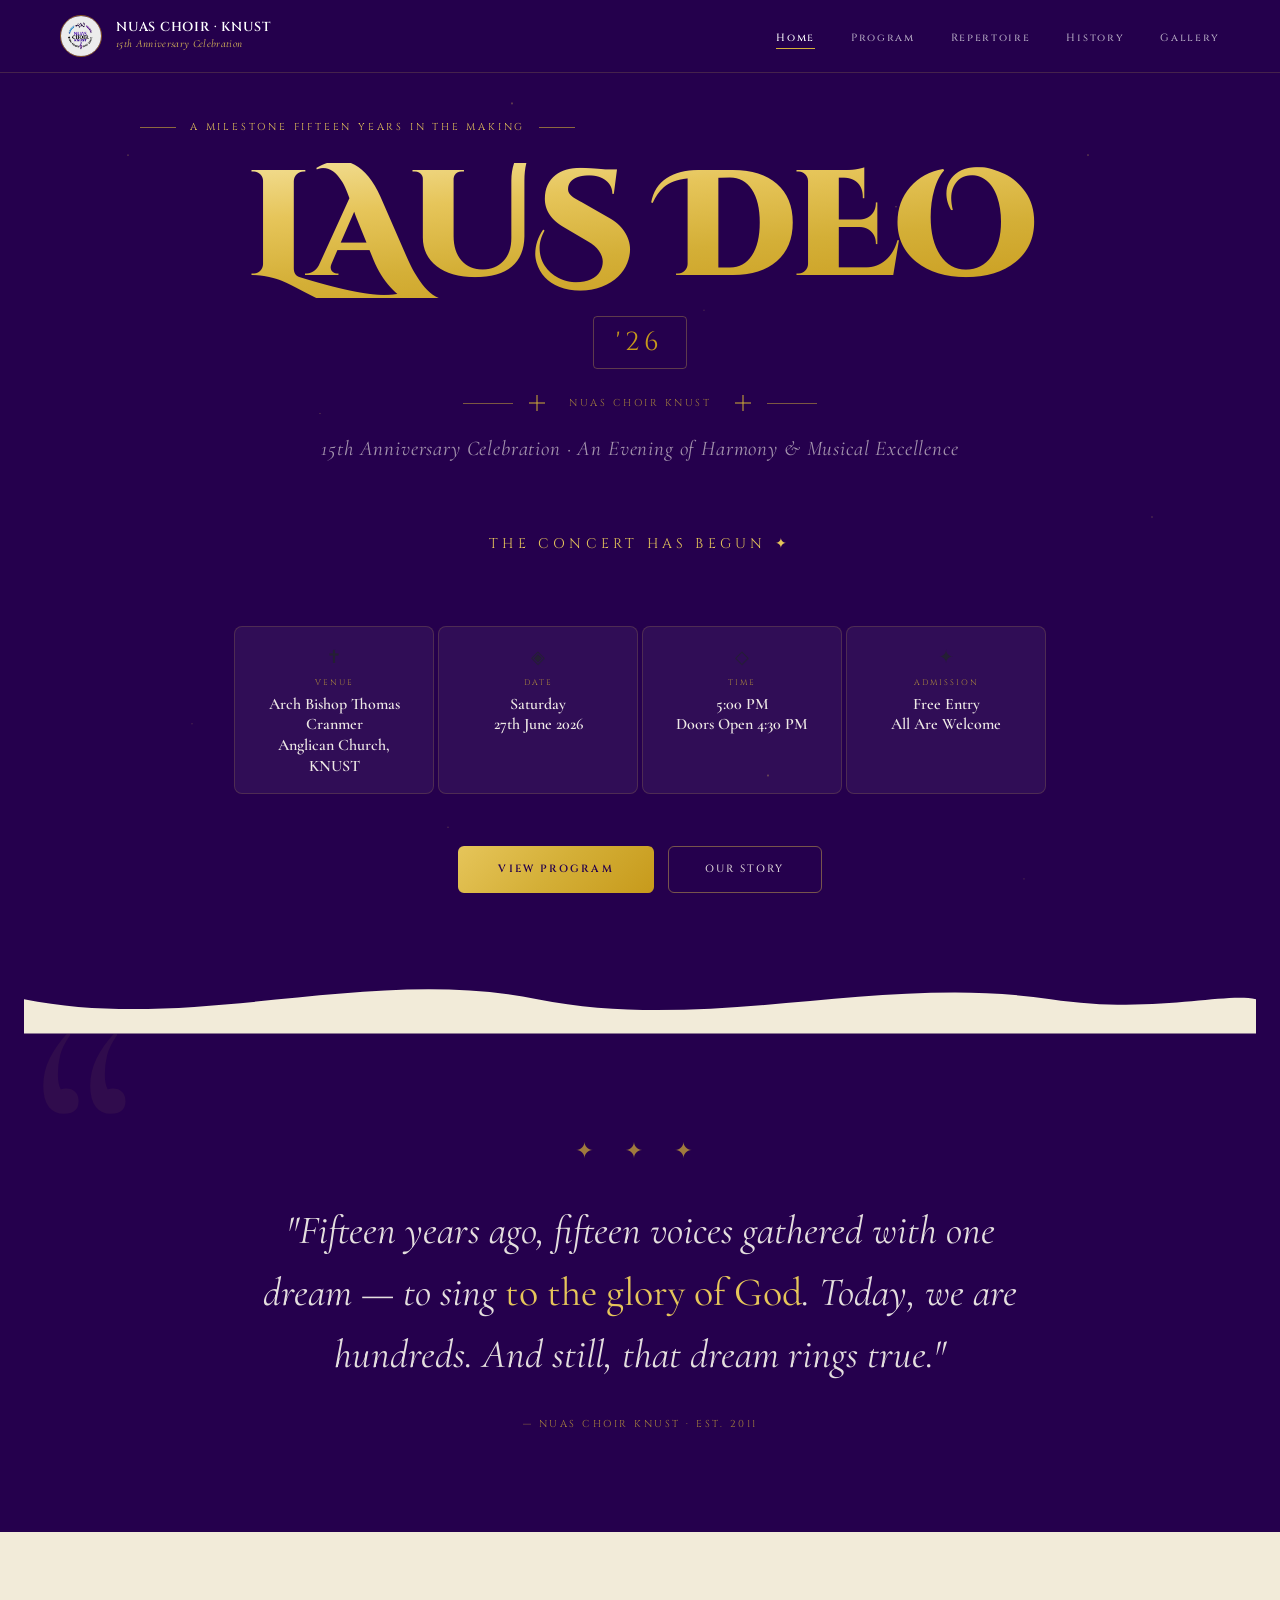
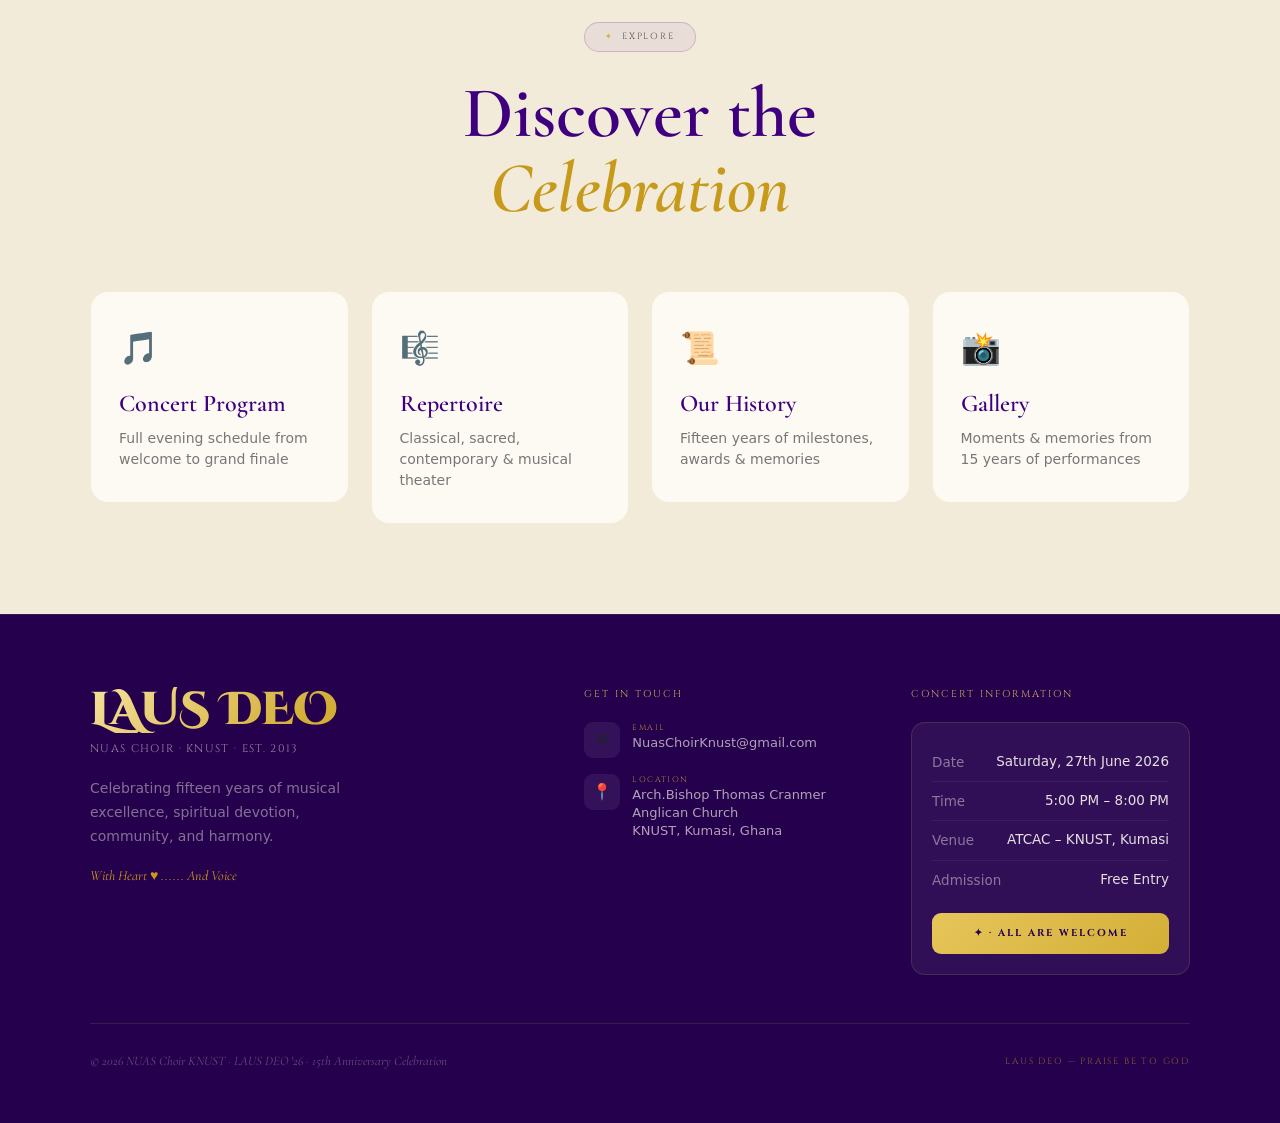
==== index.html @ 6a621f14 "Add files via upload" ====
<!DOCTYPE html>
<html lang="en">
<head>
<meta charset="UTF-8">
<meta name="viewport" content="width=device-width, initial-scale=1.0, maximum-scale=5.0">
<title>LAUS DEO '26 — NUAS Choir KNUST · 15th Anniversary</title>
<link rel="icon" href="NuasChoirLogo.png">
<link rel="stylesheet" href="lausdeo.css">
<link rel="preconnect" href="https://fonts.googleapis.com">
<link rel="preconnect" href="https://fonts.gstatic.com" crossorigin>
<link href="https://fonts.googleapis.com/css2?family=Cinzel+Decorative:wght@400;700;900&family=Cinzel:wght@400;500;600;700;900&family=Cormorant+Garamond:ital,wght@0,300;0,400;0,500;0,600;0,700;1,300;1,400;1,500;1,600&family=EB+Garamond:ital,wght@0,400;0,500;0,600;1,400;1,500&display=swap" rel="stylesheet">
<link href="https://cdn.jsdelivr.net/npm/bootstrap@5.3.8/dist/css/bootstrap.min.css" rel="stylesheet">
</head>
<body>

<nav id="nav">
  <a href="index.html" class="nav-brand">
    <img src="NuasChoirLogo.png" alt="NUAS Choir Logo" class="nav-logo rounded-circle" style="border:1.8px solid rgba(239,175,0,0.5)">
    <div class="nav-brand-text">
      <div class="nav-brand-name">NUAS CHOIR · KNUST</div>
      <div class="nav-brand-sub">15th Anniversary Celebration</div>
    </div>
  </a>
  <button id="nav-toggle" aria-label="Open menu" aria-expanded="false">
    <span></span><span></span><span></span>
  </button>
  <ul class="nav-links" id="nav-menu">
    <li><a href="index.html">Home</a></li>
    <li><a href="program.html">Program</a></li>
    <li><a href="repertoire.html">Repertoire</a></li>
    <li><a href="history.html">History</a></li>
    <li><a href="gallery.html">Gallery</a></li>
  </ul>
</nav>

<section id="hero">
  <div class="hero-stars"></div>
  <div style="position:relative;text-align:center;width:100%;max-width:1000px">
    <div class="hero-kicker">
      <span class="hero-kicker-line"></span>
      A MILESTONE FIFTEEN YEARS IN THE MAKING
      <span class="hero-kicker-line"></span>
    </div>

    <div class="hero-concert-name">LAUS DEO</div>
    <div class="hero-year-tag">'26</div>

    <div class="hero-title-divider">
      <div class="hdiv-line"></div>
      <div class="hdiv-cross"></div>
      <div style="font-family:'Cinzel',serif;font-size:10px;letter-spacing:.25em;color:var(--gold);opacity:.7;padding:0 8px">NUAS CHOIR KNUST</div>
      <div class="hdiv-cross"></div>
      <div class="hdiv-line"></div>
    </div>

    <p class="hero-sub">15th Anniversary Celebration · An Evening of Harmony &amp; Musical Excellence</p>

    <div id="countdown" style="margin-bottom:52px"></div>

    <div class="hero-details">
      <div class="hero-detail-card">
        <div class="hdc-icon">✝</div>
        <div class="hdc-label">VENUE</div>
        <div class="hdc-val">Arch Bishop Thomas Cranmer<br>Anglican Church, KNUST</div>
      </div>
      <div class="hero-detail-card">
        <div class="hdc-icon">◈</div>
        <div class="hdc-label">DATE</div>
        <div class="hdc-val">Saturday<br>27th June 2026</div>
      </div>
      <div class="hero-detail-card">
        <div class="hdc-icon">◇</div>
        <div class="hdc-label">TIME</div>
        <div class="hdc-val">5:00 PM<br>Doors Open 4:30 PM</div>
      </div>
      <div class="hero-detail-card">
        <div class="hdc-icon">✦</div>
        <div class="hdc-label">ADMISSION</div>
        <div class="hdc-val">Free Entry<br>All Are Welcome</div>
      </div>
    </div>

    <div class="hero-cta-row">
      <a href="program.html" class="btn-primary">VIEW PROGRAM</a>
      <a href="history.html" class="btn-outline">OUR STORY</a>
    </div>
  </div>

  <div class="hero-wave">
    <svg viewBox="0 0 1440 80" xmlns="http://www.w3.org/2000/svg" preserveAspectRatio="none" style="width:100%;display:block">
      <path d="M0,40 C200,80 400,0 600,40 C800,80 1000,10 1200,40 C1320,58 1400,32 1440,40 L1440,80 L0,80 Z" fill="#F2EBD9"/>
    </svg>
  </div>
</section>

<!-- Quote strip -->
<div class="quote-section">
  <div class="quote-inner reveal">
    <div class="quote-ornament">✦ ✦ ✦</div>
    <p class="quote-text">
      "Fifteen years ago, fifteen voices gathered with one dream — to sing <em>to the glory of God</em>. Today, we are hundreds. And still, that dream rings true."
    </p>
    <div class="quote-attr">— NUAS CHOIR KNUST · EST. 2011</div>
  </div>
</div>

<!-- Quick links to other pages -->
<section class="section" style="background:var(--cream2)">
  <div class="section-inner">
    <div class="section-header reveal">
      <div class="pill">EXPLORE</div>
      <h2 class="section-h">Discover the<br><em>Celebration</em></h2>
    </div>
    <div style="display:grid;grid-template-columns:repeat(auto-fill,minmax(240px,1fr));gap:22px" class="reveal">
      <a href="program.html" style="display:block;text-decoration:none">
        <div style="background:var(--offwhite);border:1px solid rgba(201,168,76,.18);border-radius:18px;padding:32px 28px;transition:transform .2s,box-shadow .2s" onmouseover="this.style.transform='translateY(-4px)';this.style.boxShadow='0 12px 40px rgba(42,4,16,.1)'" onmouseout="this.style.transform='';this.style.boxShadow=''">
          <div style="font-size:32px;margin-bottom:14px">🎵</div>
          <div style="font-family:'Cormorant Garamond',serif;font-size:24px;font-weight:600;color:var(--crimson2);margin-bottom:6px">Concert Program</div>
          <div style="font-size:14px;color:var(--text3)">Full evening schedule from welcome to grand finale</div>
        </div>
      </a>
      <a href="repertoire.html" style="display:block;text-decoration:none">
        <div style="background:var(--offwhite);border:1px solid rgba(201,168,76,.18);border-radius:18px;padding:32px 28px;transition:transform .2s,box-shadow .2s" onmouseover="this.style.transform='translateY(-4px)';this.style.boxShadow='0 12px 40px rgba(42,4,16,.1)'" onmouseout="this.style.transform='';this.style.boxShadow=''">
          <div style="font-size:32px;margin-bottom:14px">🎼</div>
          <div style="font-family:'Cormorant Garamond',serif;font-size:24px;font-weight:600;color:var(--crimson2);margin-bottom:6px">Repertoire</div>
          <div style="font-size:14px;color:var(--text3)">Classical, sacred, contemporary &amp; musical theater</div>
        </div>
      </a>
      <a href="history.html" style="display:block;text-decoration:none">
        <div style="background:var(--offwhite);border:1px solid rgba(201,168,76,.18);border-radius:18px;padding:32px 28px;transition:transform .2s,box-shadow .2s" onmouseover="this.style.transform='translateY(-4px)';this.style.boxShadow='0 12px 40px rgba(42,4,16,.1)'" onmouseout="this.style.transform='';this.style.boxShadow=''">
          <div style="font-size:32px;margin-bottom:14px">📜</div>
          <div style="font-family:'Cormorant Garamond',serif;font-size:24px;font-weight:600;color:var(--crimson2);margin-bottom:6px">Our History</div>
          <div style="font-size:14px;color:var(--text3)">Fifteen years of milestones, awards &amp; memories</div>
        </div>
      </a>
      <a href="gallery.html" style="display:block;text-decoration:none">
        <div style="background:var(--offwhite);border:1px solid rgba(201,168,76,.18);border-radius:18px;padding:32px 28px;transition:transform .2s,box-shadow .2s" onmouseover="this.style.transform='translateY(-4px)';this.style.boxShadow='0 12px 40px rgba(42,4,16,.1)'" onmouseout="this.style.transform='';this.style.boxShadow=''">
          <div style="font-size:32px;margin-bottom:14px">📸</div>
          <div style="font-family:'Cormorant Garamond',serif;font-size:24px;font-weight:600;color:var(--crimson2);margin-bottom:6px">Gallery</div>
          <div style="font-size:14px;color:var(--text3)">Moments &amp; memories from 15 years of performances</div>
        </div>
      </a>
    </div>
  </div>
</section>

<footer>
  <div class="footer-grid">
    <div>
      <div class="footer-ld">LAUS DEO</div>
      <div class="footer-choir-name">NUAS CHOIR · KNUST · EST. 2013</div>
      <p class="footer-blurb">Celebrating fifteen years of musical excellence, spiritual devotion, community, and harmony.</p>
      <p class="footer-love">With Heart ♥ ...... And Voice</p>
    </div>
    <div>
      <div class="footer-col-title">GET IN TOUCH</div>
      <div class="footer-ci"><div class="fci-icon">✉️</div><div><div class="fci-lbl">EMAIL</div><div class="fci-val">NuasChoirKnust@gmail.com</div></div></div>
      <div class="footer-ci"><div class="fci-icon">📍</div><div><div class="fci-lbl">LOCATION</div><div class="fci-val">Arch.Bishop Thomas Cranmer Anglican Church<br>KNUST, Kumasi, Ghana</div></div></div>
    </div>
    <div>
      <div class="footer-col-title">CONCERT INFORMATION</div>
      <div class="info-box">
        <div class="ir"><span class="k">Date</span><span class="v">Saturday, 27th June 2026</span></div>
        <div class="ir"><span class="k">Time</span><span class="v">5:00 PM – 8:00 PM</span></div>
        <div class="ir"><span class="k">Venue</span><span class="v">ATCAC – KNUST, Kumasi</span></div>
        <div class="ir"><span class="k">Admission</span><span class="v">Free Entry</span></div>
        <a href="index.html" class="admission-btn">✦ · ALL ARE WELCOME</a>
      </div>
    </div>
  </div>
  <div class="footer-bottom">
    <p class="footer-copy">© 2026 NUAS Choir KNUST · LAUS DEO '26 · 15th Anniversary Celebration</p>
    <p class="footer-latin">LAUS DEO — PRAISE BE TO GOD</p>
  </div>
</footer>

<script>
const navToggle = document.getElementById('nav-toggle');
const navMenu   = document.getElementById('nav-menu');
const navEl     = document.getElementById('nav');
navToggle.addEventListener('click', () => {
  const isOpen = navEl.classList.toggle('open');
  navToggle.setAttribute('aria-expanded', isOpen);
});
navMenu.querySelectorAll('a').forEach(link => {
  link.addEventListener('click', () => {
    navEl.classList.remove('open');
    navToggle.setAttribute('aria-expanded', 'false');
  });
});
const page = location.pathname.split('/').pop() || 'index.html';
navMenu.querySelectorAll('a').forEach(a => { if(a.getAttribute('href')===page) a.classList.add('active'); });
const observer = new IntersectionObserver(entries => entries.forEach(e => { if(e.isIntersecting) e.target.classList.add('visible'); }), {threshold:.12});
document.querySelectorAll('.reveal').forEach(el => observer.observe(el));

const eventDate = new Date("June 27, 2026 17:00:00").getTime();
function tick(){
  const now = Date.now();
  const d = eventDate - now;
  if(d < 0){ document.getElementById('countdown').innerHTML='<div style="font-family:Cinzel,serif;font-size:14px;letter-spacing:.3em;color:var(--gold3);padding:20px 0">THE CONCERT HAS BEGUN ✦</div>'; return; }
  const days  = Math.floor(d/(1000*60*60*24));
  const hours = Math.floor((d%(1000*60*60*24))/(1000*60*60));
  const mins  = Math.floor((d%(1000*60*60))/(1000*60));
  const secs  = Math.floor((d%(1000*60))/1000);
  document.getElementById('countdown').innerHTML=`
    <div class="countdown-wrap">
      <span class="countdown-label">COUNTDOWN TO LAUS DEO '26</span>
      <div class="countdown-row">
        <div class="countdown-box"><span class="countdown-num">${days}</span><span class="countdown-unit">DAYS</span></div>
        <div class="countdown-box"><span class="countdown-num">${hours}</span><span class="countdown-unit">HOURS</span></div>
        <div class="countdown-box"><span class="countdown-num">${mins}</span><span class="countdown-unit">MINS</span></div>
        <div class="countdown-box"><span class="countdown-num">${secs}</span><span class="countdown-unit">SECS</span></div>
      </div>
    </div>`;
}
tick(); setInterval(tick, 1000);
</script>
<script src="https://cdn.jsdelivr.net/npm/bootstrap@5.3.8/dist/js/bootstrap.bundle.min.js"></script>
</body>
</html>
---- lausdeo.css ----
*{margin:0;padding:0;box-sizing:border-box}
:root{
  --purple:#5A00B5;
  --purple-dark:#3F0080;
  --purple-darker:#25004D;
  --purple-light:#7D3CFF;
  --gold:#D4AF37;
  --gold2:#C79A1B;
  --gold3:#E6C55A;
  --gold4:#F4E19B;
  --cream:#FAF6EE;
  --cream2:#F2EBD9;
  --cream3:#E8DFC8;
  --offwhite:#FDFAF4;
  --text:#1F1F1F;
  --text2:#555;
  --text3:#777;
  --crimson:var(--purple);
  --crimson2:var(--purple-dark);
  --crimson3:var(--purple-light);
  --crimson4:var(--purple-darker);
}

/* CRITICAL: prevent horizontal overflow / mobile shake */
html,body{
  overflow-x:hidden;
  max-width:100%;
}
html{scroll-behavior:smooth;font-size:16px}
body{font-family:'EB Garamond',serif;background:var(--cream);color:var(--text)}

/* Every element must respect viewport width */
*{max-width:100%}
img{display:block;max-width:100%;height:auto}

::-webkit-scrollbar{width:6px}
::-webkit-scrollbar-track{background:var(--crimson4)}
::-webkit-scrollbar-thumb{background:var(--gold2);border-radius:3px}

/* ─── NAV ─────────────────────────────────────────── */
#nav{
  position:fixed;top:0;left:0;right:0;z-index:200;
  padding:0 60px;height:72px;
  display:flex;align-items:center;justify-content:space-between;
  transition:background .4s,box-shadow .4s;
  background:rgba(37,0,77,0.97);
  box-shadow:0 1px 0 rgba(201,168,76,0.2);
  backdrop-filter:blur(20px);
}
.nav-brand{display:flex;align-items:center;gap:14px;text-decoration:none;flex-shrink:0}
.nav-logo{width:42px;height:42px;object-fit:contain;flex-shrink:0}
.nav-brand-name{font-family:'Cinzel',serif;font-size:13px;font-weight:600;color:#fff;letter-spacing:.06em;line-height:1.2}
.nav-brand-sub{font-family:'Cormorant Garamond',serif;font-size:11px;color:var(--gold3);font-style:italic;letter-spacing:.03em}
.nav-links{display:flex;gap:36px;list-style:none;margin:0;padding:0}
.nav-links a{
  font-family:'Cinzel',serif;font-size:10.5px;letter-spacing:.16em;font-weight:500;
  color:rgba(255,255,255,.65);text-decoration:none;transition:color .2s;
  position:relative;padding-bottom:4px;
  white-space:nowrap;
}
.nav-links a::after{content:'';position:absolute;bottom:0;left:0;right:0;height:1px;background:var(--gold);transform:scaleX(0);transition:transform .25s}
.nav-links a:hover,.nav-links a.active{color:#fff}
.nav-links a:hover::after,.nav-links a.active::after{transform:scaleX(1)}

/* Hamburger */
#nav-toggle{
  display:none;
  flex-direction:column;
  gap:5px;
  background:none;
  border:1px solid rgba(201,168,76,.4);
  border-radius:6px;
  padding:8px 10px;
  cursor:pointer;
  z-index:201;
  flex-shrink:0;
}
#nav-toggle span{display:block;width:20px;height:1.5px;background:var(--gold);transition:transform .25s,opacity .25s}
#nav.open #nav-toggle span:nth-child(1){transform:translateY(6.5px) rotate(45deg)}
#nav.open #nav-toggle span:nth-child(2){opacity:0}
#nav.open #nav-toggle span:nth-child(3){transform:translateY(-6.5px) rotate(-45deg)}

/* ─── PAGE BODY (add top padding for fixed nav) ─── */
.page-body{padding-top:72px}

/* ─── SECTION LAYOUT ─────────────────────────────── */
.section{padding:90px 24px}
.section-inner{max-width:1100px;margin:0 auto;width:100%}
.section-header{text-align:center;margin-bottom:64px}
.pill{
  display:inline-flex;align-items:center;gap:8px;
  border:1px solid rgba(90,0,181,.2);
  background:rgba(90,0,181,.06);
  border-radius:100px;padding:7px 20px;
  font-family:'Cinzel',serif;font-size:9px;letter-spacing:.22em;
  color:var(--text2);margin-bottom:24px;
}
.pill::before{content:'✦';color:var(--gold);font-size:8px}
.section-h{
  font-family:'Cormorant Garamond',serif;
  font-size:clamp(36px,6vw,72px);
  font-weight:600;line-height:1.05;
  color:var(--crimson2);margin-bottom:16px;
}
.section-h em{color:var(--gold2);font-style:italic}
.section-p{
  font-family:'EB Garamond',serif;
  font-size:18px;line-height:1.75;
  color:var(--text2);max-width:560px;margin:0 auto;
}

/* ─── BUTTONS ─────────────────────────────────────── */
.btn-primary{
  font-family:'Cinzel',serif;font-size:10.5px;letter-spacing:.2em;font-weight:600;
  padding:16px 40px;border-radius:6px;
  background:linear-gradient(135deg,var(--gold3) 0%,var(--gold) 50%,var(--gold2) 100%);
  color:#25004D;text-decoration:none;border:none;cursor:pointer;
  transition:transform .2s,box-shadow .2s,filter .2s;display:inline-block;
}
.btn-primary:hover{transform:translateY(-2px);filter:brightness(1.08);box-shadow:0 8px 32px rgba(201,168,76,.35)}
.btn-outline{
  font-family:'Cinzel',serif;font-size:10.5px;letter-spacing:.2em;font-weight:500;
  padding:15px 36px;border-radius:6px;
  border:1px solid rgba(201,168,76,.5);
  color:rgba(250,246,238,.85);text-decoration:none;
  transition:border-color .2s,color .2s,background .2s;display:inline-block;
}
.btn-outline:hover{border-color:var(--gold);color:#fff;background:rgba(201,168,76,.1)}

/* ─── REVEAL ANIMATIONS ─────────────────────────── */
.reveal{opacity:0;transform:translateY(24px);transition:opacity .7s ease,transform .7s ease}
.reveal.visible{opacity:1;transform:translateY(0)}
.reveal-delay-1{transition-delay:.1s}
.reveal-delay-2{transition-delay:.2s}
.reveal-delay-3{transition-delay:.3s}

/* ─── COUNTDOWN ─────────────────────────────────── */
.countdown-wrap{max-width:680px;margin:0 auto}
.countdown-label{font-family:'Cinzel',serif;font-size:11px;letter-spacing:.3em;color:var(--gold3);opacity:.9;margin-bottom:20px;display:block;text-align:center}
.countdown-row{display:grid;grid-template-columns:repeat(4,1fr);gap:12px}
.countdown-box{
  background:rgba(15,0,35,0.55);
  border:1px solid rgba(212,175,55,.4);
  border-radius:16px;padding:20px 8px;text-align:center;
}
.countdown-num{display:block;font-family:'Cinzel',serif;font-size:clamp(1.8rem,5vw,3rem);font-weight:700;color:#FFE082;line-height:1}
.countdown-unit{display:block;margin-top:8px;font-family:'Cinzel',serif;font-size:10px;letter-spacing:.2em;color:#FFF8E8;font-weight:600}

/* ─── PROGRAM ────────────────────────────────────── */
.prog-list{max-width:860px;margin:0 auto;display:flex;flex-direction:column;gap:16px}
.prog-row{
  display:grid;grid-template-columns:80px 1fr auto;
  align-items:center;gap:20px;
  background:var(--offwhite);
  border-radius:14px;padding:22px 24px;
  border:1px solid rgba(201,168,76,.12);
  transition:transform .2s,box-shadow .2s;
  position:relative;overflow:hidden;
  min-width:0;
}
.prog-row::before{content:'';position:absolute;left:0;top:0;bottom:0;width:3px;border-radius:0 2px 2px 0}
.prog-row.type-song::before{background:var(--purple)}
.prog-row.type-speech::before{background:var(--gold2)}
.prog-row.type-inter::before{background:rgba(201,168,76,.4)}
.prog-row.type-perf::before{background:var(--purple-dark)}
.prog-row:hover{transform:translateY(-2px);box-shadow:0 6px 32px rgba(42,4,16,.09)}
.prog-time{text-align:center;font-family:'Cinzel',serif;font-size:13px;font-weight:600;color:var(--crimson);line-height:1.2}
.prog-time .ampm{font-size:9px;letter-spacing:.1em;color:var(--text3);display:block;margin-top:2px}
.prog-body{display:flex;align-items:flex-start;gap:14px;min-width:0}
.prog-icon-wrap{width:42px;height:42px;border-radius:11px;flex-shrink:0;display:flex;align-items:center;justify-content:center;font-size:18px}
.prog-icon-wrap.song{background:rgba(90,0,181,.09)}
.prog-icon-wrap.speech{background:rgba(201,168,76,.12)}
.prog-icon-wrap.inter{background:rgba(201,168,76,.15)}
.prog-title{font-family:'Cormorant Garamond',serif;font-size:21px;font-weight:600;color:var(--crimson2);margin-bottom:3px}
.prog-by{font-size:13px;color:var(--text2)}
.prog-desc{font-size:13px;color:var(--text3);font-style:italic;margin-top:2px}
.prog-badge{font-family:'Cinzel',serif;font-size:8.5px;letter-spacing:.15em;font-weight:600;padding:5px 13px;border-radius:100px;white-space:nowrap;flex-shrink:0}
.badge-song{background:var(--crimson);color:#fff}
.badge-speech{background:rgba(201,168,76,.18);color:var(--gold2);border:1px solid rgba(201,168,76,.3)}
.badge-inter{background:rgba(201,168,76,.15);color:var(--gold2);border:1px solid rgba(201,168,76,.25)}
.badge-perf{background:var(--gold);color:var(--crimson4)}

/* ─── SONGS ──────────────────────────────────────── */
.songs-filter{display:flex;justify-content:center;gap:8px;flex-wrap:wrap;margin-bottom:44px}
.filter-btn{font-family:'Cinzel',serif;font-size:9.5px;letter-spacing:.15em;padding:8px 18px;border-radius:100px;border:1px solid rgba(90,0,181,.2);background:transparent;color:var(--text2);cursor:pointer;transition:all .2s}
.filter-btn.active,.filter-btn:hover{background:var(--crimson);color:#fff;border-color:var(--crimson)}
.songs-grid{display:grid;grid-template-columns:repeat(auto-fill,minmax(260px,1fr));gap:22px}
.song-card{background:var(--offwhite);border:1px solid rgba(201,168,76,.15);border-radius:18px;padding:28px;transition:transform .25s,box-shadow .25s;position:relative;overflow:hidden}
.song-card::after{content:'';position:absolute;bottom:0;left:0;right:0;height:3px;opacity:0;transition:opacity .25s}
.song-card.classical::after{background:linear-gradient(90deg,var(--crimson),var(--crimson2))}
.song-card.contemporary::after{background:linear-gradient(90deg,var(--gold),var(--gold2))}
.song-card.sacred::after{background:linear-gradient(90deg,var(--crimson),var(--gold))}
.song-card.musical-theater::after{background:linear-gradient(90deg,var(--gold),var(--crimson))}
.song-card:hover{transform:translateY(-4px);box-shadow:0 12px 40px rgba(42,4,16,.1)}
.song-card:hover::after{opacity:1}
.song-icon{width:50px;height:50px;border-radius:13px;display:flex;align-items:center;justify-content:center;font-size:22px;margin-bottom:16px}
.song-icon.c{background:var(--purple);color:#fff}
.song-icon.g{background:var(--gold);color:var(--crimson4)}
.song-title{font-family:'Cormorant Garamond',serif;font-size:21px;font-weight:600;color:var(--crimson2);margin-bottom:2px}
.song-composer{font-size:13.5px;color:var(--text3);margin-bottom:18px}
.song-meta{border-top:1px solid rgba(0,0,0,.07);padding-top:14px;margin-bottom:14px}
.smrow{display:flex;justify-content:space-between;padding:3px 0;font-size:13px}
.smrow .lbl{color:var(--text3)}
.smrow .val{font-weight:500;color:var(--text)}
.song-tags{display:flex;gap:7px;flex-wrap:wrap}
.stag{font-family:'Cinzel',serif;font-size:8px;letter-spacing:.1em;font-weight:600;padding:4px 11px;border-radius:100px}
.stag-c{background:var(--crimson);color:#fff}
.stag-g{background:var(--gold);color:var(--crimson4)}
.stag-e{border:1px solid rgba(90,0,181,.2);color:var(--text2)}

/* ─── HISTORY / TIMELINE ─────────────────────────── */
.timeline-wrap{max-width:860px;margin:0 auto}
.timeline-track{position:relative;padding-left:56px}
.timeline-track::before{content:'';position:absolute;left:18px;top:0;bottom:0;width:1px;background:linear-gradient(to bottom,var(--gold2),var(--crimson),var(--gold2));opacity:.35}
.tl-item{position:relative;margin-bottom:40px}
.tl-dot{position:absolute;left:-46px;top:24px;width:20px;height:20px;border-radius:50%;background:var(--crimson);border:2px solid var(--cream2);box-shadow:0 0 0 2px var(--gold2);display:flex;align-items:center;justify-content:center;font-size:10px;color:#fff}
.tl-card{background:var(--offwhite);border:1px solid rgba(201,168,76,.18);border-radius:16px;padding:26px 28px;transition:box-shadow .2s}
.tl-card:hover{box-shadow:0 6px 32px rgba(42,4,16,.08)}
.tl-year{font-family:'Cinzel',serif;font-size:28px;font-weight:700;color:var(--gold2);margin-bottom:4px}
.tl-event{font-family:'Cormorant Garamond',serif;font-size:22px;font-weight:600;color:var(--crimson2);margin-bottom:10px}
.tl-desc{font-size:15px;color:var(--text2);line-height:1.65}
.tl-rule{width:36px;height:1px;background:var(--gold);opacity:.6;margin-top:12px}
.stats-band{display:grid;grid-template-columns:repeat(4,1fr);gap:16px;max-width:960px;margin:64px auto 0}
.stat-box{background:var(--offwhite);border:1px solid rgba(201,168,76,.15);border-radius:18px;padding:28px 16px;text-align:center;transition:transform .2s}
.stat-box:hover{transform:translateY(-4px)}
.stat-ico{width:52px;height:52px;border-radius:14px;background:linear-gradient(135deg,var(--gold3),var(--gold));display:flex;align-items:center;justify-content:center;font-size:24px;margin:0 auto 14px}
.stat-num{font-family:'Cormorant Garamond',serif;font-size:48px;font-weight:600;line-height:1;color:var(--crimson);margin-bottom:6px}
.stat-lbl{font-family:'Cinzel',serif;font-size:8.5px;letter-spacing:.2em;color:var(--text3)}

/* ─── GALLERY ────────────────────────────────────── */
.gallery-masonry{columns:3;gap:18px;max-width:1100px;margin:0 auto}
.gal-item{break-inside:avoid;margin-bottom:18px;border-radius:18px;overflow:hidden;position:relative;cursor:pointer}
.gal-ph{display:flex;align-items:center;justify-content:center;font-size:40px;transition:transform .4s ease}
.gal-item:hover .gal-ph{transform:scale(1.04)}
.gal-overlay{position:absolute;inset:0;background:linear-gradient(to top,rgba(42,4,16,.8) 0%,transparent 55%);opacity:0;transition:opacity .3s;display:flex;align-items:flex-end;padding:18px}
.gal-item:hover .gal-overlay{opacity:1}
.gal-cap{font-family:'Cormorant Garamond',serif;font-size:15px;color:#fff;font-style:italic}

/* ─── QUOTE SECTION ──────────────────────────────── */
.quote-section{background:var(--crimson4);padding:100px 24px;position:relative;overflow:hidden}
.quote-section::before{content:'\201C';position:absolute;top:-60px;left:30px;font-family:'Cormorant Garamond',serif;font-size:320px;color:rgba(201,168,76,.07);line-height:1;pointer-events:none}
.quote-inner{max-width:780px;margin:0 auto;text-align:center;position:relative}
.quote-ornament{color:var(--gold);font-size:22px;letter-spacing:12px;margin-bottom:32px;opacity:.7}
.quote-text{font-family:'Cormorant Garamond',serif;font-size:clamp(22px,3.5vw,40px);font-weight:400;font-style:italic;color:rgba(250,246,238,.9);line-height:1.55;margin-bottom:32px}
.quote-text em{color:var(--gold3);font-style:normal}
.quote-attr{font-family:'Cinzel',serif;font-size:10px;letter-spacing:.25em;color:var(--gold);opacity:.75}

/* ─── PAGE HERO (inner pages) ────────────────────── */
.page-hero{
  background:var(--crimson4);
  padding:80px 24px 70px;
  text-align:center;
  position:relative;overflow:hidden;
}
.page-hero::before{
  content:'';position:absolute;inset:0;
  background-image:radial-gradient(1px 1px at 15% 25%,rgba(201,168,76,.5) 0%,transparent 100%),radial-gradient(1px 1px at 75% 45%,rgba(201,168,76,.35) 0%,transparent 100%),radial-gradient(1px 1px at 45% 75%,rgba(201,168,76,.4) 0%,transparent 100%),radial-gradient(1.5px 1.5px at 85% 15%,rgba(201,168,76,.3) 0%,transparent 100%);
}
.page-hero-inner{position:relative;max-width:800px;margin:0 auto}
.page-hero-pill{font-family:'Cinzel',serif;font-size:9px;letter-spacing:.3em;color:var(--gold3);opacity:.85;display:inline-flex;align-items:center;gap:12px;margin-bottom:20px}
.page-hero-pill span{display:block;width:32px;height:1px;background:var(--gold);opacity:.6}
.page-hero-title{font-family:'Cormorant Garamond',serif;font-size:clamp(36px,7vw,72px);font-weight:600;font-style:italic;color:rgba(250,246,238,.95);line-height:1.1;margin-bottom:16px}
.page-hero-sub{font-family:'EB Garamond',serif;font-size:17px;color:rgba(250,246,238,.55);line-height:1.7;max-width:520px;margin:0 auto}

/* ─── FOOTER ─────────────────────────────────────── */
footer{
  background:var(--crimson4);
  padding:72px 24px 36px;
  border-top:1px solid rgba(201,168,76,.15);
}
.footer-grid{display:grid;grid-template-columns:1.6fr 1fr 1fr;gap:48px;max-width:1100px;margin:0 auto;padding-bottom:48px;border-bottom:1px solid rgba(201,168,76,.15)}
.footer-ld{font-family:'Cinzel Decorative',serif;font-size:clamp(28px,4vw,46px);font-weight:900;color:transparent;background:linear-gradient(135deg,var(--gold4),var(--gold),var(--gold2));-webkit-background-clip:text;background-clip:text;line-height:1;margin-bottom:8px}
.footer-choir-name{font-family:'Cinzel',serif;font-size:11px;letter-spacing:.12em;color:rgba(250,246,238,.55);margin-bottom:20px}
.footer-blurb{font-size:14px;line-height:1.7;color:rgba(250,246,238,.45);max-width:280px;margin-bottom:16px}
.footer-love{font-family:'Cormorant Garamond',serif;font-size:14px;font-style:italic;color:var(--gold2)}
.footer-col-title{font-family:'Cinzel',serif;font-size:10px;letter-spacing:.2em;color:var(--gold3);margin-bottom:20px;opacity:.85}
.footer-ci{display:flex;align-items:flex-start;gap:12px;margin-bottom:16px}
.fci-icon{width:36px;height:36px;border-radius:9px;background:rgba(255,255,255,.07);flex-shrink:0;display:flex;align-items:center;justify-content:center;font-size:16px}
.fci-lbl{font-family:'Cinzel',serif;font-size:8px;letter-spacing:.18em;color:var(--gold);opacity:.75}
.fci-val{font-size:13px;color:rgba(250,246,238,.65);line-height:1.4}
.info-box{background:rgba(255,255,255,.06);border:1px solid rgba(201,168,76,.18);border-radius:14px;padding:20px}
.ir{display:flex;justify-content:space-between;align-items:flex-start;padding:9px 0;border-bottom:1px solid rgba(255,255,255,.06);font-size:13.5px;gap:12px}
.ir:last-of-type{border-bottom:none}
.ir .k{color:rgba(250,246,238,.45);flex-shrink:0}
.ir .v{color:rgba(250,246,238,.9);font-weight:500;text-align:right;line-height:1.35}
.admission-btn{display:flex;align-items:center;justify-content:center;gap:8px;width:100%;margin-top:14px;background:linear-gradient(135deg,var(--gold3),var(--gold));color:var(--crimson4);font-family:'Cinzel',serif;font-size:10px;font-weight:700;letter-spacing:.2em;padding:13px;border-radius:9px;text-decoration:none;transition:filter .2s}
.admission-btn:hover{filter:brightness(1.1)}
.footer-bottom{max-width:1100px;margin:0 auto;padding-top:28px;display:flex;justify-content:space-between;align-items:center;flex-wrap:wrap;gap:10px}
.footer-copy{font-family:'Cormorant Garamond',serif;font-size:13px;font-style:italic;color:rgba(250,246,238,.3)}
.footer-latin{font-family:'Cinzel',serif;font-size:9px;letter-spacing:.2em;color:var(--gold2);opacity:.6}

/* ─── HERO (index page) ──────────────────────────── */
#hero{
  min-height:100vh;
  background:var(--crimson4);
  position:relative;
  display:flex;flex-direction:column;align-items:center;justify-content:center;
  overflow:hidden;
  padding:120px 24px 0;
}
.hero-stars{position:absolute;inset:0;background-image:radial-gradient(1px 1px at 10% 15%,rgba(201,168,76,.6) 0%,transparent 100%),radial-gradient(1px 1px at 25% 40%,rgba(201,168,76,.4) 0%,transparent 100%),radial-gradient(1.5px 1.5px at 40% 10%,rgba(201,168,76,.5) 0%,transparent 100%),radial-gradient(1px 1px at 55% 30%,rgba(201,168,76,.3) 0%,transparent 100%),radial-gradient(1px 1px at 70% 20%,rgba(201,168,76,.6) 0%,transparent 100%),radial-gradient(1.5px 1.5px at 85% 15%,rgba(201,168,76,.4) 0%,transparent 100%),radial-gradient(1px 1px at 90% 50%,rgba(201,168,76,.5) 0%,transparent 100%),radial-gradient(1px 1px at 15% 70%,rgba(201,168,76,.3) 0%,transparent 100%),radial-gradient(1px 1px at 35% 80%,rgba(201,168,76,.4) 0%,transparent 100%),radial-gradient(1.5px 1.5px at 60% 75%,rgba(201,168,76,.5) 0%,transparent 100%),radial-gradient(1px 1px at 80% 85%,rgba(201,168,76,.3) 0%,transparent 100%)}
.hero-kicker{font-family:'Cinzel',serif;font-size:10px;letter-spacing:.28em;color:var(--gold3);opacity:.85;display:flex;align-items:center;gap:14px;margin-bottom:28px;animation:rise .9s ease both;text-align:center}
.hero-kicker-line{width:36px;height:1px;background:var(--gold);opacity:.6;flex-shrink:0}
.hero-concert-name{font-family:'Cinzel Decorative',serif;font-size:clamp(64px,16vw,150px);font-weight:900;color:transparent;background:linear-gradient(175deg,var(--gold4) 0%,var(--gold3) 30%,var(--gold) 60%,var(--gold2) 100%);-webkit-background-clip:text;background-clip:text;line-height:.9;letter-spacing:-.02em;animation:rise .9s .1s ease both}
.hero-year-tag{display:inline-block;font-family:'Cinzel',serif;font-size:clamp(16px,2.5vw,26px);color:var(--gold2);border:1px solid rgba(201,168,76,.35);padding:6px 22px;border-radius:4px;margin:18px 0 26px;letter-spacing:.2em;animation:rise .9s .18s ease both}
.hero-title-divider{display:flex;align-items:center;gap:16px;margin:0 auto 22px;width:fit-content;animation:rise .9s .22s ease both}
.hdiv-line{width:50px;height:1px;background:var(--gold);opacity:.5}
.hdiv-cross{width:16px;height:16px;position:relative}
.hdiv-cross::before,.hdiv-cross::after{content:'';position:absolute;background:var(--gold)}
.hdiv-cross::before{width:1px;height:100%;top:0;left:50%;transform:translateX(-50%)}
.hdiv-cross::after{width:100%;height:1px;top:50%;left:0;transform:translateY(-50%)}
.hero-sub{font-family:'Cormorant Garamond',serif;font-size:clamp(15px,2vw,21px);font-weight:400;font-style:italic;color:rgba(250,246,238,.6);letter-spacing:.04em;margin-bottom:48px;animation:rise .9s .28s ease both}
.hero-details{display:flex;gap:4px;justify-content:center;flex-wrap:wrap;margin-bottom:52px;animation:rise .9s .35s ease both;width:100%}
.hero-detail-card{background:rgba(255,255,255,.05);border:1px solid rgba(201,168,76,.2);border-radius:8px;padding:16px 24px;text-align:center;min-width:160px;flex:0 1 200px}
.hdc-icon{font-size:18px;margin-bottom:7px;opacity:.75}
.hdc-label{font-family:'Cinzel',serif;font-size:8px;letter-spacing:.25em;color:var(--gold);opacity:.75;margin-bottom:5px}
.hdc-val{font-family:'Cormorant Garamond',serif;font-size:16px;font-weight:600;color:rgba(250,246,238,.95);line-height:1.3}
.hero-cta-row{display:flex;gap:14px;justify-content:center;flex-wrap:wrap;animation:rise .9s .42s ease both;margin-bottom:72px}
.hero-wave{width:100%;margin-top:auto;line-height:0;position:relative}

/* ─── KEYFRAMES ──────────────────────────────────── */
@keyframes rise{from{opacity:0;transform:translateY(28px)}to{opacity:1;transform:translateY(0)}}

/* ─── MOBILE NAV ─────────────────────────────────── */
@media(max-width:900px){
  #nav{padding:0 20px}
  #nav-toggle{display:flex}
  .nav-links{
    display:none;
    position:absolute;top:72px;left:0;right:0;
    background:rgba(37,0,77,0.98);
    flex-direction:column;gap:0;
    padding:12px 0 20px;
    border-top:1px solid rgba(201,168,76,.15);
    box-shadow:0 8px 32px rgba(0,0,0,.3);
    backdrop-filter:blur(20px);
    list-style:none;
  }
  #nav.open .nav-links{display:flex}
  .nav-links a{padding:14px 28px;font-size:12px;letter-spacing:.18em}
  .nav-links a::after{display:none}
}

/* ─── RESPONSIVE ─────────────────────────────────── */
@media(max-width:860px){
  .section{padding:72px 20px}
  .footer-grid{grid-template-columns:1fr;gap:36px}
  .stats-band{grid-template-columns:repeat(2,1fr)}
  .gallery-masonry{columns:2}
  .prog-row{
    grid-template-columns:1fr;
    gap:10px;
  }
  .prog-time{text-align:left;display:flex;align-items:center;gap:8px}
  .prog-time .ampm{display:inline;margin-top:0}
  .prog-badge{align-self:flex-start}
}

@media(max-width:600px){
  .section{padding:60px 16px}
  .hero-details{gap:8px}
  .hero-detail-card{flex:0 1 calc(50% - 4px);min-width:0;padding:14px 12px}
  .gallery-masonry{columns:1}
  .songs-grid{grid-template-columns:1fr}
  .stats-band{grid-template-columns:repeat(2,1fr)}
  .hero-kicker{font-size:8px;letter-spacing:.18em}
  .countdown-num{font-size:1.8rem}
}
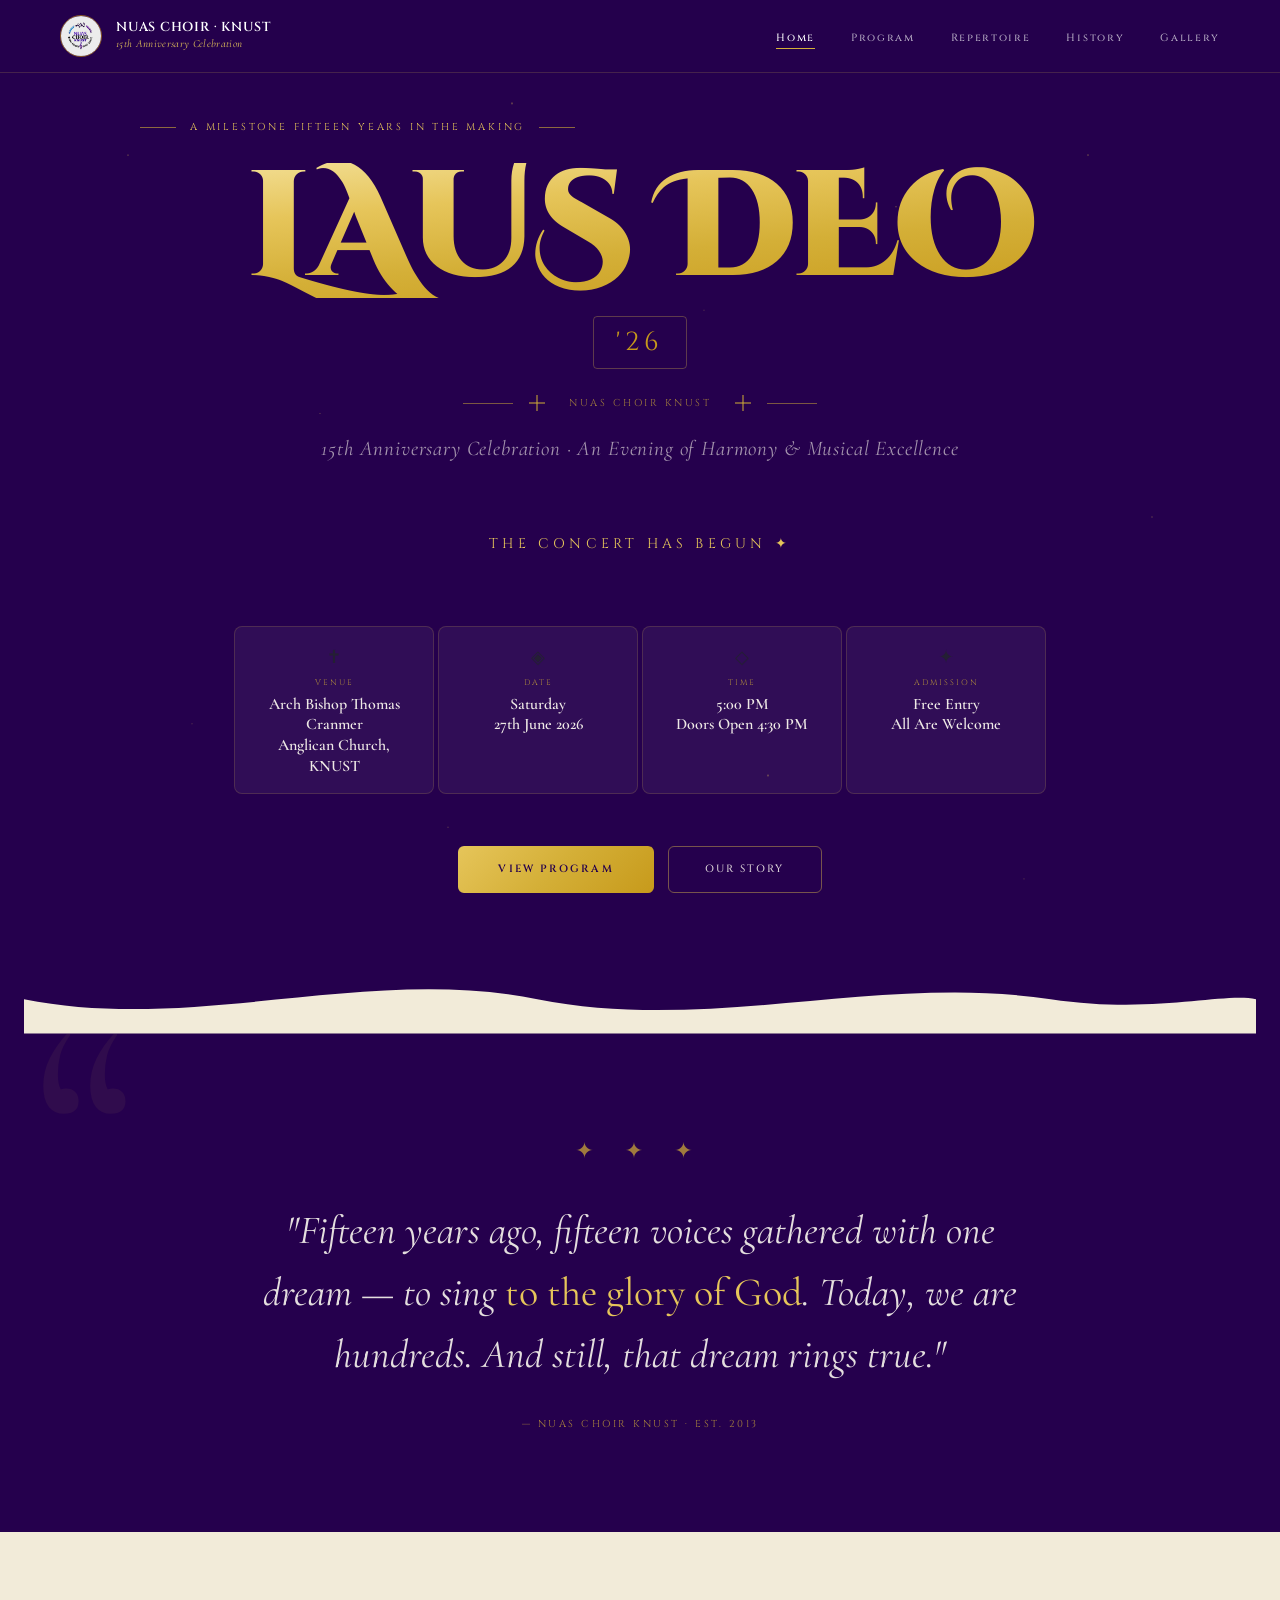
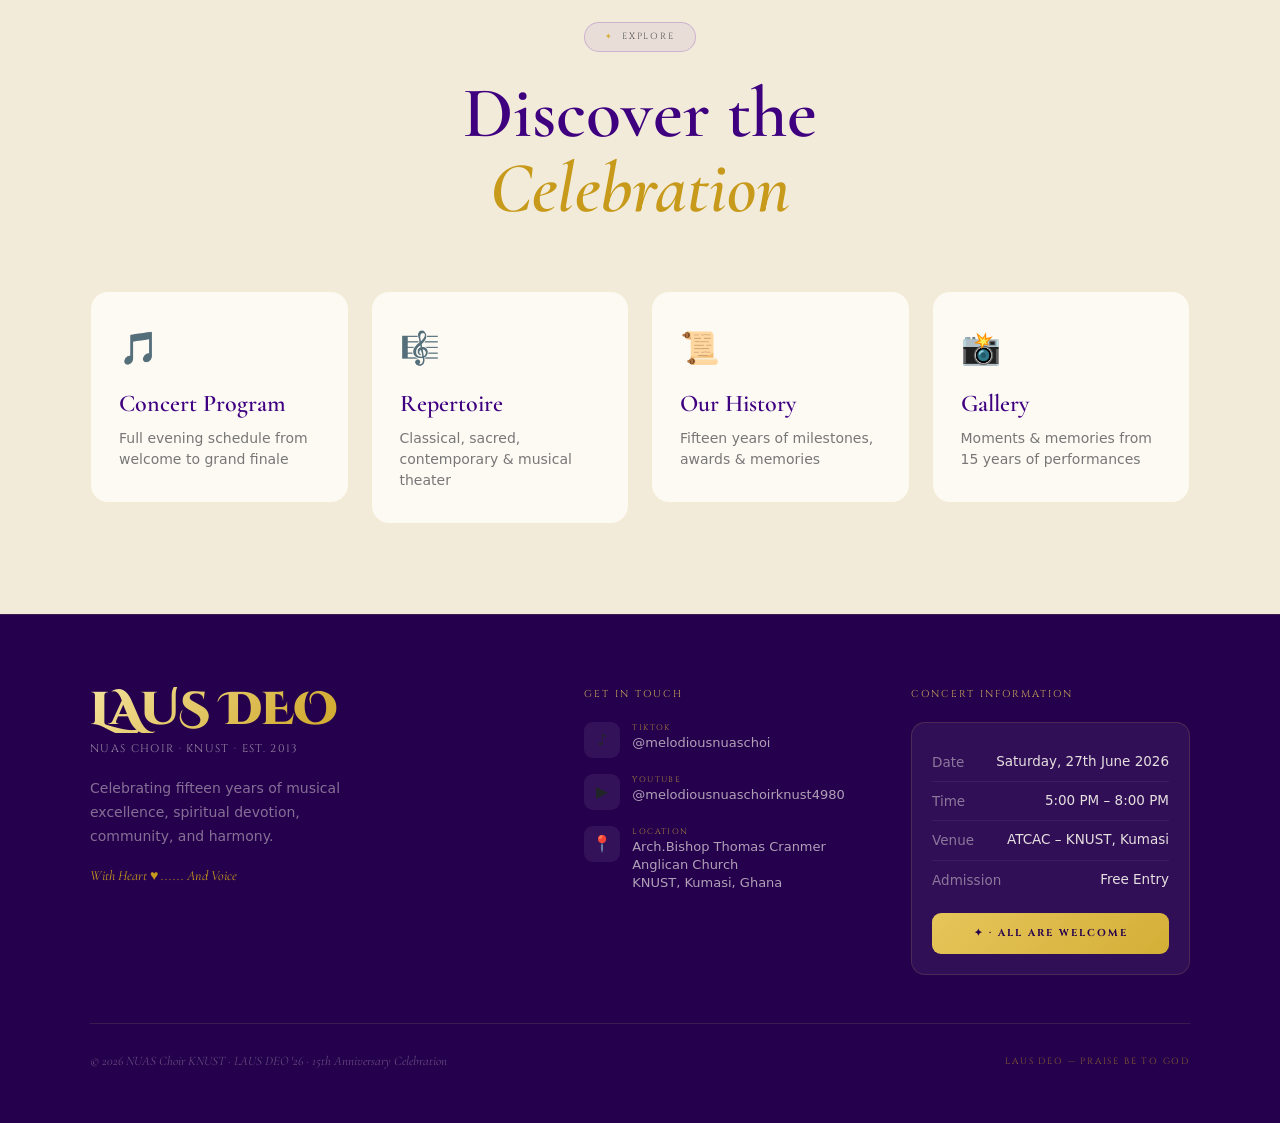
==== commit dddef06b: "Add files via upload" ====
--- a/index.html
+++ b/index.html
@@ -100,7 +100,7 @@
     <p class="quote-text">
       "Fifteen years ago, fifteen voices gathered with one dream — to sing <em>to the glory of God</em>. Today, we are hundreds. And still, that dream rings true."
     </p>
-    <div class="quote-attr">— NUAS CHOIR KNUST · EST. 2011</div>
+    <div class="quote-attr">— NUAS CHOIR KNUST · EST. 2013</div>
   </div>
 </div>
 
@@ -154,7 +154,8 @@
     </div>
     <div>
       <div class="footer-col-title">GET IN TOUCH</div>
-      <div class="footer-ci"><div class="fci-icon">✉️</div><div><div class="fci-lbl">EMAIL</div><div class="fci-val">NuasChoirKnust@gmail.com</div></div></div>
+      <div class="footer-ci"><div class="fci-icon">♪</div><div><div class="fci-lbl">TIKTOK</div><div class="fci-val"><a href="https://www.tiktok.com/@melodiousnuaschoi" target="_blank" rel="noopener noreferrer" class="footer-link">@melodiousnuaschoi</a></div></div></div>
+      <div class="footer-ci"><div class="fci-icon">▶</div><div><div class="fci-lbl">YOUTUBE</div><div class="fci-val"><a href="https://www.youtube.com/@melodiousnuaschoirknust4980" target="_blank" rel="noopener noreferrer" class="footer-link">@melodiousnuaschoirknust4980</a></div></div></div>
       <div class="footer-ci"><div class="fci-icon">📍</div><div><div class="fci-lbl">LOCATION</div><div class="fci-val">Arch.Bishop Thomas Cranmer Anglican Church<br>KNUST, Kumasi, Ghana</div></div></div>
     </div>
     <div>
--- a/lausdeo.css
+++ b/lausdeo.css
@@ -278,6 +278,8 @@
 .fci-icon{width:36px;height:36px;border-radius:9px;background:rgba(255,255,255,.07);flex-shrink:0;display:flex;align-items:center;justify-content:center;font-size:16px}
 .fci-lbl{font-family:'Cinzel',serif;font-size:8px;letter-spacing:.18em;color:var(--gold);opacity:.75}
 .fci-val{font-size:13px;color:rgba(250,246,238,.65);line-height:1.4}
+.footer-link{color:rgba(250,246,238,.65);text-decoration:none;transition:color .2s}
+.footer-link:hover{color:var(--gold3)}
 .info-box{background:rgba(255,255,255,.06);border:1px solid rgba(201,168,76,.18);border-radius:14px;padding:20px}
 .ir{display:flex;justify-content:space-between;align-items:flex-start;padding:9px 0;border-bottom:1px solid rgba(255,255,255,.06);font-size:13.5px;gap:12px}
 .ir:last-of-type{border-bottom:none}
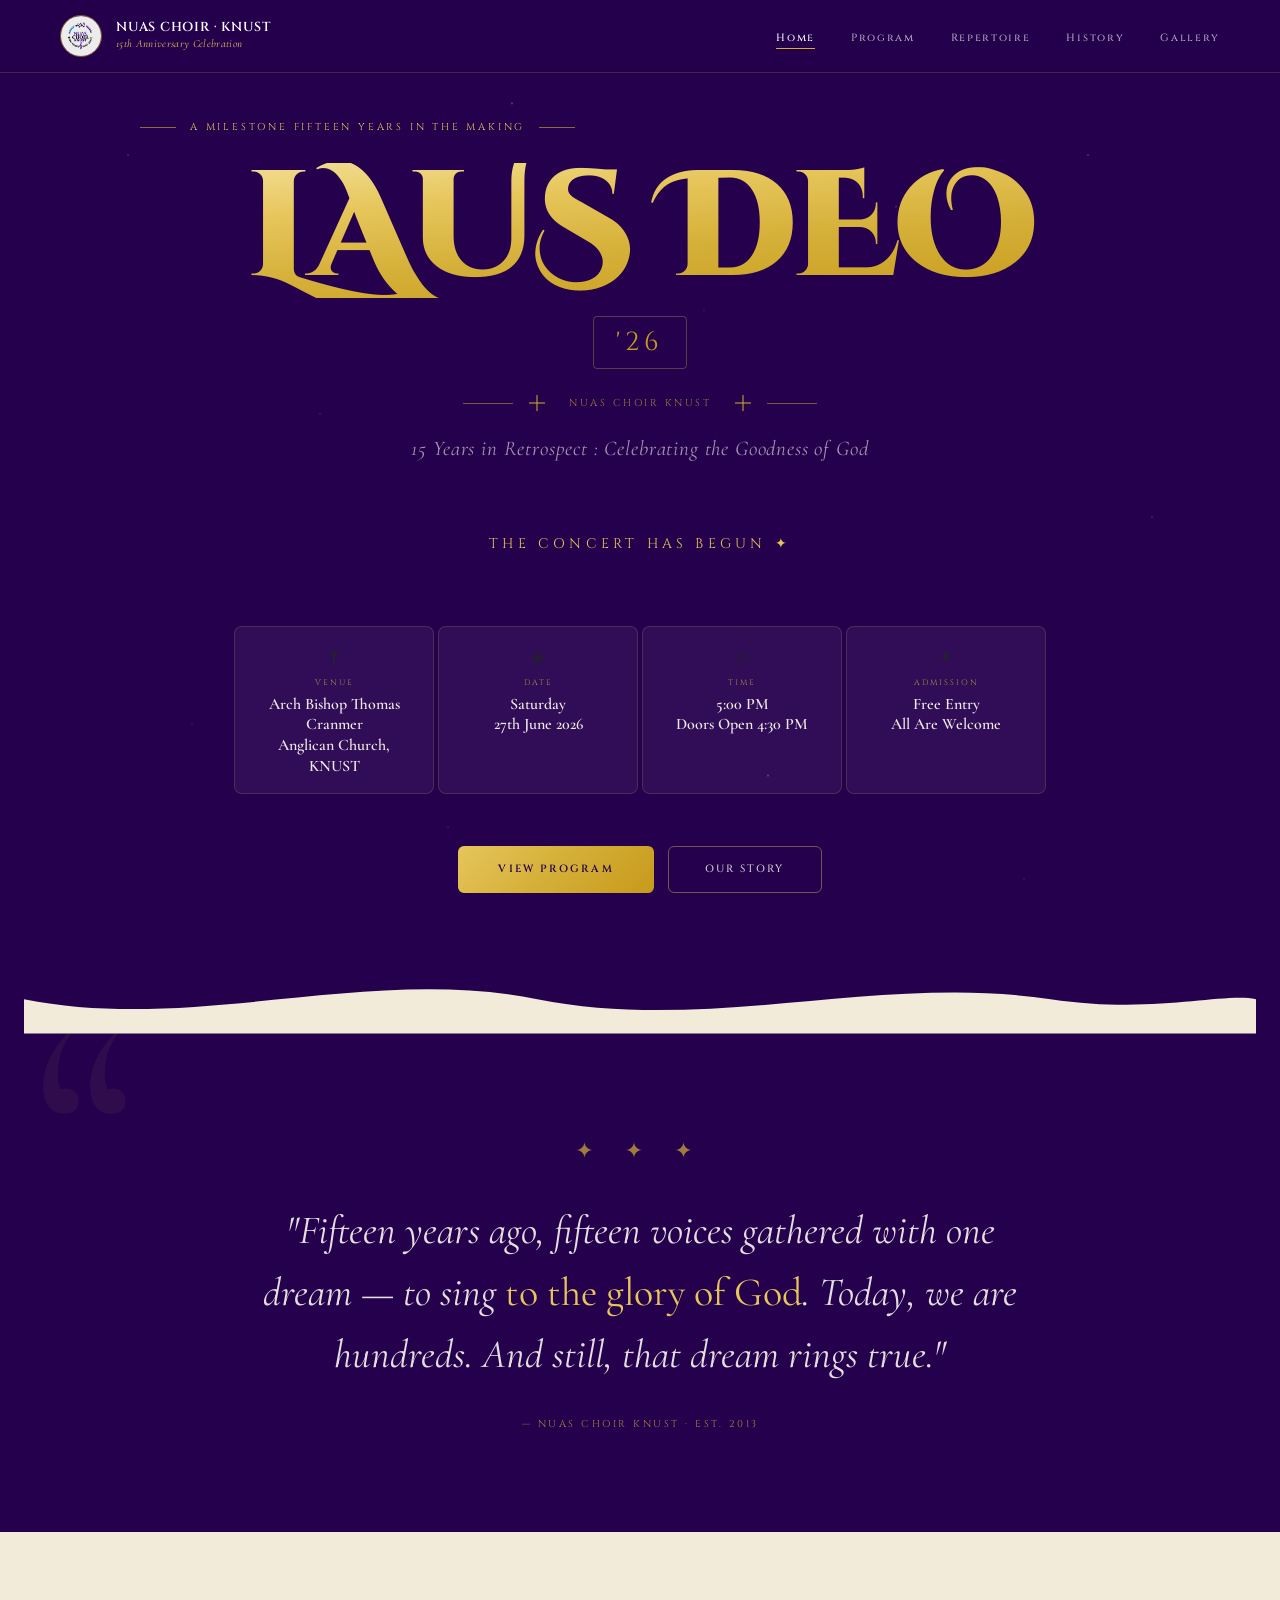
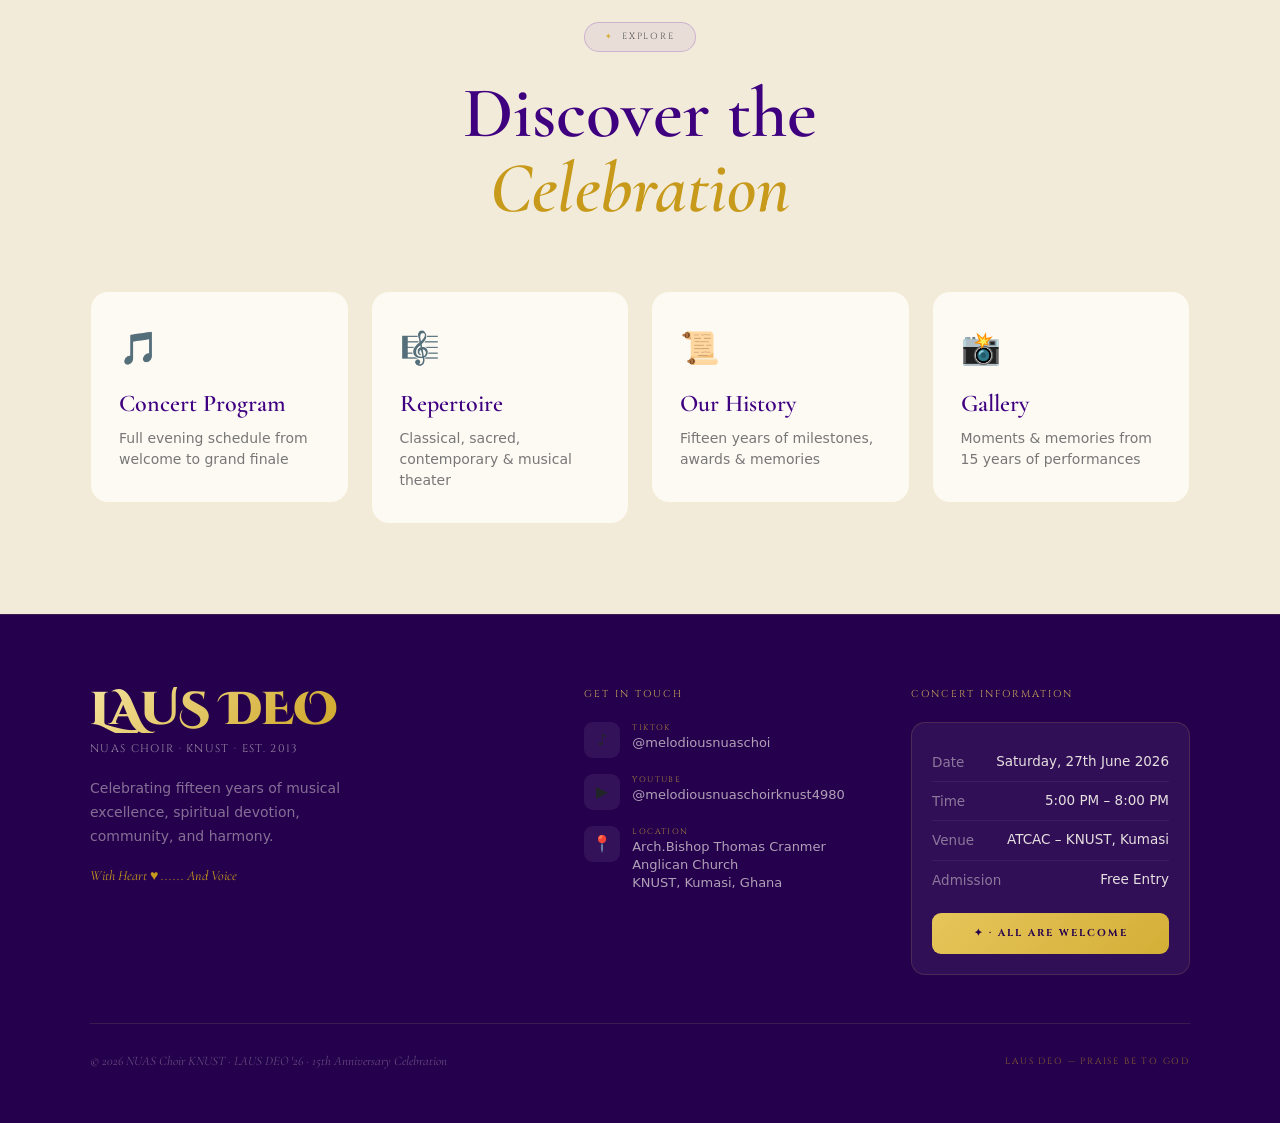
==== commit 2b9de674: "Add files via upload" ====
--- a/index.html
+++ b/index.html
@@ -53,7 +53,7 @@
       <div class="hdiv-line"></div>
     </div>
 
-    <p class="hero-sub">15th Anniversary Celebration · An Evening of Harmony &amp; Musical Excellence</p>
+    <p class="hero-sub"> 15 Years in Retrospect : Celebrating the Goodness of God</p>
 
     <div id="countdown" style="margin-bottom:52px"></div>
 
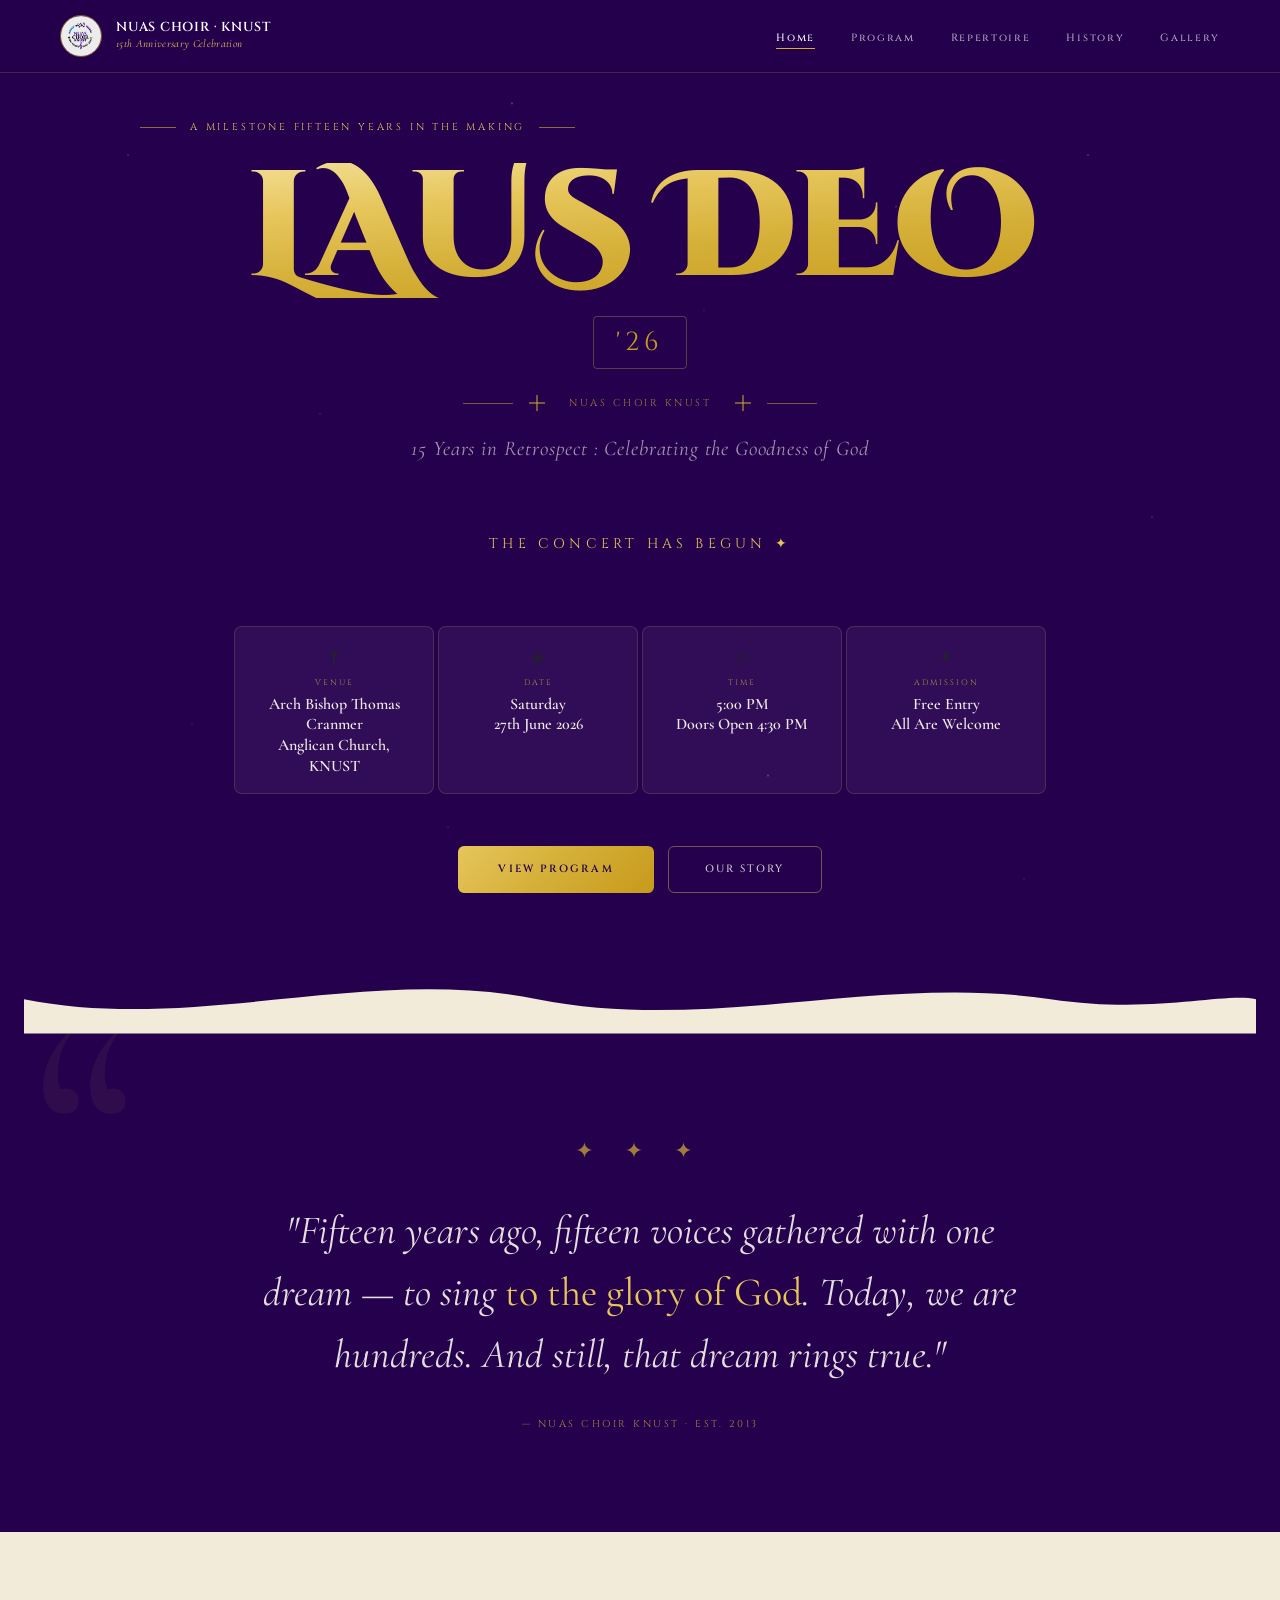
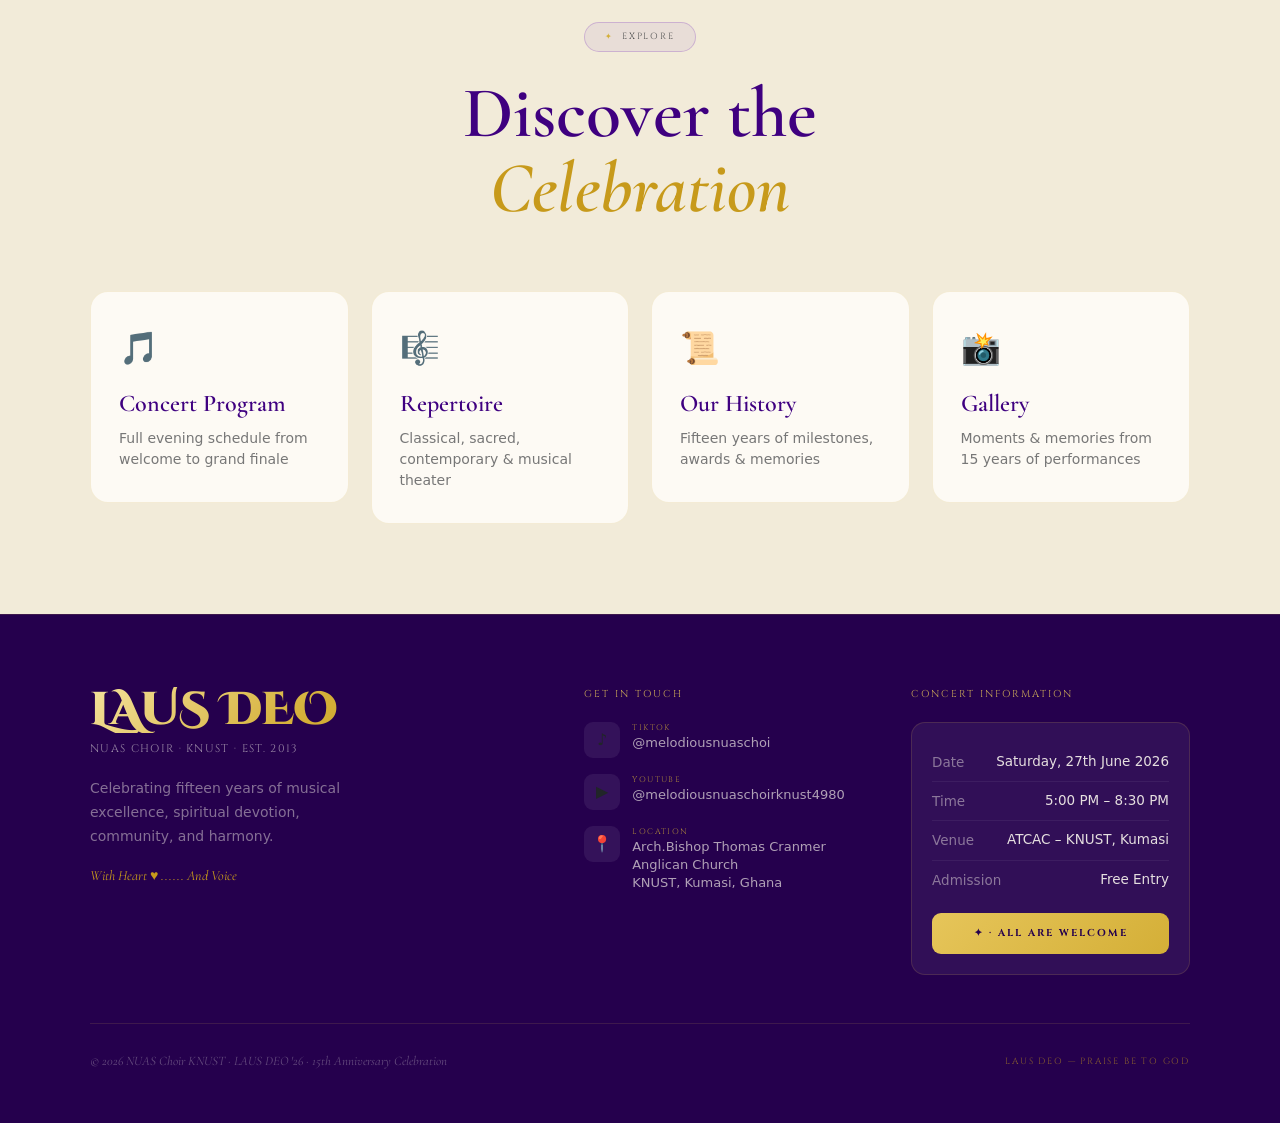
==== commit 0bb32a74: "Add files via upload" ====
--- a/index.html
+++ b/index.html
@@ -162,7 +162,7 @@
       <div class="footer-col-title">CONCERT INFORMATION</div>
       <div class="info-box">
         <div class="ir"><span class="k">Date</span><span class="v">Saturday, 27th June 2026</span></div>
-        <div class="ir"><span class="k">Time</span><span class="v">5:00 PM – 8:00 PM</span></div>
+        <div class="ir"><span class="k">Time</span><span class="v">5:00 PM – 8:30 PM</span></div>
         <div class="ir"><span class="k">Venue</span><span class="v">ATCAC – KNUST, Kumasi</span></div>
         <div class="ir"><span class="k">Admission</span><span class="v">Free Entry</span></div>
         <a href="index.html" class="admission-btn">✦ · ALL ARE WELCOME</a>
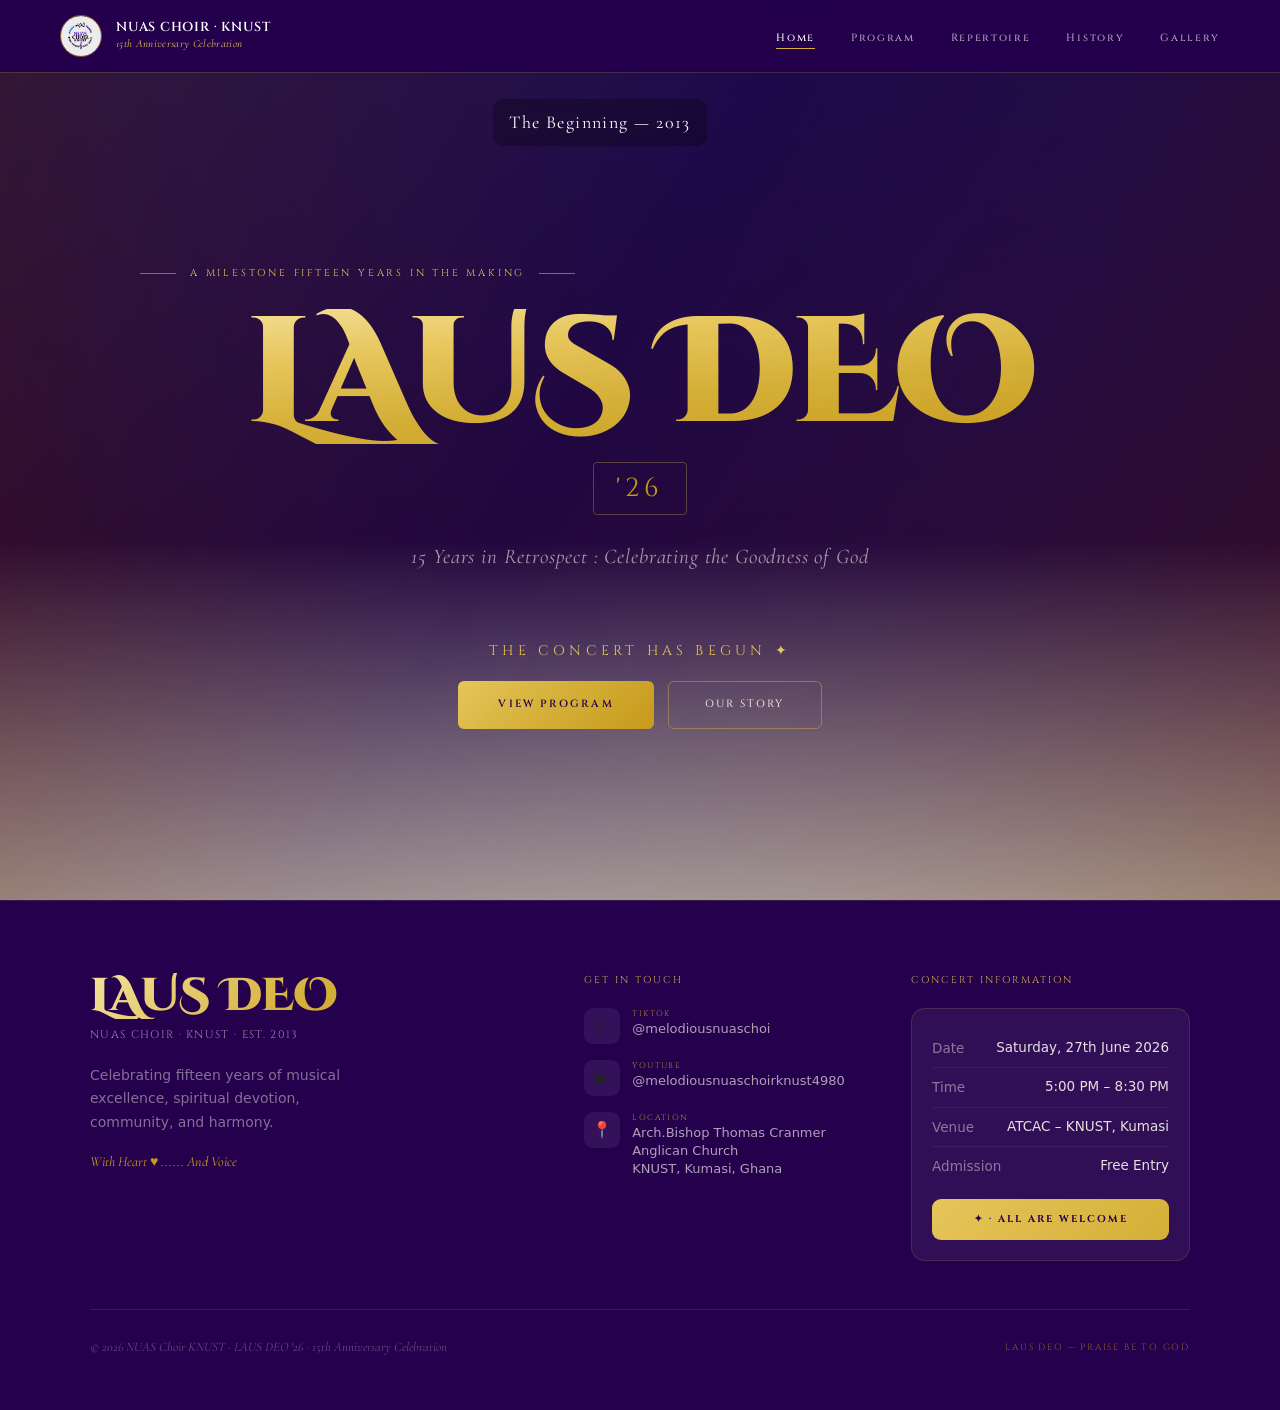
==== commit 06671411: "Add files via upload" ====
--- a/index.html
+++ b/index.html
@@ -10,20 +10,116 @@
 <link rel="preconnect" href="https://fonts.gstatic.com" crossorigin>
 <link href="https://fonts.googleapis.com/css2?family=Cinzel+Decorative:wght@400;700;900&family=Cinzel:wght@400;500;600;700;900&family=Cormorant+Garamond:ital,wght@0,300;0,400;0,500;0,600;0,700;1,300;1,400;1,500;1,600&family=EB+Garamond:ital,wght@0,400;0,500;0,600;1,400;1,500&display=swap" rel="stylesheet">
 <link href="https://cdn.jsdelivr.net/npm/bootstrap@5.3.8/dist/css/bootstrap.min.css" rel="stylesheet">
+
+<style>
+/* ===== HERO SLIDESHOW ===== */
+
+#hero{
+  position:relative;
+  overflow:hidden;
+  min-height:100vh;
+}
+
+/* slideshow container */
+.hero-slideshow{
+  position:absolute;
+  inset:0;
+  z-index:0;
+  overflow:hidden;
+}
+
+/* each slide */
+.hero-slide{
+  position:absolute;
+  inset:0;
+  background-size:cover;
+  background-position:center 30%;
+  opacity:0;
+  transform:scale(1.05);
+  transition:opacity 1.8s ease-in-out, transform 6s ease;
+  filter:saturate(1.05) contrast(1.1);
+}
+
+/* active slide */
+.hero-slide.active{
+  opacity:1;
+  transform:scale(1);
+}
+
+/* overlay */
+.hero-slideshow::before{
+  content:"";
+  position:absolute;
+  inset:0;
+  background:
+    radial-gradient(ellipse at 50% 0%,
+      rgba(10,40,90,.15) 0%,
+      rgba(20,20,60,.25) 55%,
+      rgba(42,4,16,.40) 100%),
+    linear-gradient(180deg,
+      rgba(10,25,70,.18) 0%,
+      rgba(42,4,16,.25) 60%,
+      rgba(242,235,217,.88) 100%);
+  z-index:1;
+}
+
+.hero-slideshow::after{
+  content:"";
+  position:absolute;
+  inset:0;
+  background:linear-gradient(120deg, rgba(239,175,0,.16) 0%, transparent 45%, rgba(239,175,0,.10) 100%);
+  mix-blend-mode:overlay;
+  z-index:2;
+}
+
+/* ensure content is above slideshow */
+#hero > *:not(.hero-slideshow){
+  position:relative;
+  z-index:2;
+}
+
+.hero-caption{
+  position:absolute;
+  bottom:120px;
+  right:40px;
+  z-index:3;
+  color:white;
+  font-family:'Cormorant Garamond',serif;
+  font-size:18px;
+  letter-spacing:.08em;
+  background:rgba(0,0,0,.25);
+  padding:10px 16px;
+  border-radius:10px;
+  backdrop-filter: blur(6px);
+}
+
+/* reduced motion */
+@media (prefers-reduced-motion: reduce){
+  .hero-slide{
+    transition:none;
+    transform:none;
+  }
+}
+</style>
+
 </head>
+
 <body>
 
+<!-- NAV -->
 <nav id="nav">
   <a href="index.html" class="nav-brand">
-    <img src="NuasChoirLogo.png" alt="NUAS Choir Logo" class="nav-logo rounded-circle" style="border:1.8px solid rgba(239,175,0,0.5)">
+    <img src="NuasChoirLogo.png" class="nav-logo rounded-circle" style="border:1.8px solid rgba(239,175,0,0.5)">
     <div class="nav-brand-text">
       <div class="nav-brand-name">NUAS CHOIR · KNUST</div>
       <div class="nav-brand-sub">15th Anniversary Celebration</div>
     </div>
   </a>
+
   <button id="nav-toggle" aria-label="Open menu" aria-expanded="false">
     <span></span><span></span><span></span>
   </button>
+
   <ul class="nav-links" id="nav-menu">
     <li><a href="index.html">Home</a></li>
     <li><a href="program.html">Program</a></li>
@@ -33,115 +129,52 @@
   </ul>
 </nav>
 
+<!-- HERO -->
 <section id="hero">
-  <div class="hero-stars"></div>
+  <!-- SLIDESHOW -->
+  <div class="hero-slideshow" aria-hidden="true">
+    <div class="hero-slide active"
+      style="background-image:url('https://res.cloudinary.com/doxkrnkkz/image/upload/q_auto,f_auto/v1781868533/WhatsApp_Image_2026-06-18_at_18.31.07_9_kvxbj2.jpg')">
+    </div>
+    <div class="hero-slide"
+      style="background-image:url('https://res.cloudinary.com/doxkrnkkz/image/upload/q_auto,f_auto/v1781868534/WhatsApp_Image_2026-06-18_at_18.30.30_2_yzf28k.jpg')">
+    </div>
+    <div class="hero-slide"
+      style="background-image:url('https://res.cloudinary.com/doxkrnkkz/image/upload/q_auto,f_auto/v1781868534/WhatsApp_Image_2026-06-18_at_18.30.30_1_tol0e2.jpg')">
+    </div>
+    <div class="hero-slide"
+      style="background-image:url('https://res.cloudinary.com/doxkrnkkz/image/upload/q_auto,f_auto/v1781868535/WhatsApp_Image_2026-06-18_at_18.30.30_r24yfa.jpg')">
+    </div>
+    <div class="hero-slide"
+      style="background-image:url('https://res.cloudinary.com/doxkrnkkz/image/upload/q_auto,f_auto/v1781534965/6048706841186865018_lslwac.jpg')">
+    </div>
+    <div class="hero-slide"
+      style="background-image:url('https://res.cloudinary.com/doxkrnkkz/image/upload/q_auto,f_auto/v1780610527/IMG_6230_vpjpb6.jpg')">
+    </div>
+  </div>
+  <!-- OPTIONAL CAPTION -->
+  <div class="hero-caption" id="heroCaption"></div>
+  <!-- HERO CONTENT -->
   <div style="position:relative;text-align:center;width:100%;max-width:1000px">
     <div class="hero-kicker">
       <span class="hero-kicker-line"></span>
       A MILESTONE FIFTEEN YEARS IN THE MAKING
       <span class="hero-kicker-line"></span>
     </div>
-
     <div class="hero-concert-name">LAUS DEO</div>
     <div class="hero-year-tag">'26</div>
 
-    <div class="hero-title-divider">
-      <div class="hdiv-line"></div>
-      <div class="hdiv-cross"></div>
-      <div style="font-family:'Cinzel',serif;font-size:10px;letter-spacing:.25em;color:var(--gold);opacity:.7;padding:0 8px">NUAS CHOIR KNUST</div>
-      <div class="hdiv-cross"></div>
-      <div class="hdiv-line"></div>
-    </div>
-
-    <p class="hero-sub"> 15 Years in Retrospect : Celebrating the Goodness of God</p>
-
-    <div id="countdown" style="margin-bottom:52px"></div>
-
-    <div class="hero-details">
-      <div class="hero-detail-card">
-        <div class="hdc-icon">✝</div>
-        <div class="hdc-label">VENUE</div>
-        <div class="hdc-val">Arch Bishop Thomas Cranmer<br>Anglican Church, KNUST</div>
-      </div>
-      <div class="hero-detail-card">
-        <div class="hdc-icon">◈</div>
-        <div class="hdc-label">DATE</div>
-        <div class="hdc-val">Saturday<br>27th June 2026</div>
-      </div>
-      <div class="hero-detail-card">
-        <div class="hdc-icon">◇</div>
-        <div class="hdc-label">TIME</div>
-        <div class="hdc-val">5:00 PM<br>Doors Open 4:30 PM</div>
-      </div>
-      <div class="hero-detail-card">
-        <div class="hdc-icon">✦</div>
-        <div class="hdc-label">ADMISSION</div>
-        <div class="hdc-val">Free Entry<br>All Are Welcome</div>
-      </div>
-    </div>
-
+    <p class="hero-sub">
+      15 Years in Retrospect : Celebrating the Goodness of God
+    </p>
+    <div id="countdown"></div>
     <div class="hero-cta-row">
       <a href="program.html" class="btn-primary">VIEW PROGRAM</a>
       <a href="history.html" class="btn-outline">OUR STORY</a>
     </div>
+
   </div>
 
-  <div class="hero-wave">
-    <svg viewBox="0 0 1440 80" xmlns="http://www.w3.org/2000/svg" preserveAspectRatio="none" style="width:100%;display:block">
-      <path d="M0,40 C200,80 400,0 600,40 C800,80 1000,10 1200,40 C1320,58 1400,32 1440,40 L1440,80 L0,80 Z" fill="#F2EBD9"/>
-    </svg>
-  </div>
-</section>
-
-<!-- Quote strip -->
-<div class="quote-section">
-  <div class="quote-inner reveal">
-    <div class="quote-ornament">✦ ✦ ✦</div>
-    <p class="quote-text">
-      "Fifteen years ago, fifteen voices gathered with one dream — to sing <em>to the glory of God</em>. Today, we are hundreds. And still, that dream rings true."
-    </p>
-    <div class="quote-attr">— NUAS CHOIR KNUST · EST. 2013</div>
-  </div>
-</div>
-
-<!-- Quick links to other pages -->
-<section class="section" style="background:var(--cream2)">
-  <div class="section-inner">
-    <div class="section-header reveal">
-      <div class="pill">EXPLORE</div>
-      <h2 class="section-h">Discover the<br><em>Celebration</em></h2>
-    </div>
-    <div style="display:grid;grid-template-columns:repeat(auto-fill,minmax(240px,1fr));gap:22px" class="reveal">
-      <a href="program.html" style="display:block;text-decoration:none">
-        <div style="background:var(--offwhite);border:1px solid rgba(201,168,76,.18);border-radius:18px;padding:32px 28px;transition:transform .2s,box-shadow .2s" onmouseover="this.style.transform='translateY(-4px)';this.style.boxShadow='0 12px 40px rgba(42,4,16,.1)'" onmouseout="this.style.transform='';this.style.boxShadow=''">
-          <div style="font-size:32px;margin-bottom:14px">🎵</div>
-          <div style="font-family:'Cormorant Garamond',serif;font-size:24px;font-weight:600;color:var(--crimson2);margin-bottom:6px">Concert Program</div>
-          <div style="font-size:14px;color:var(--text3)">Full evening schedule from welcome to grand finale</div>
-        </div>
-      </a>
-      <a href="repertoire.html" style="display:block;text-decoration:none">
-        <div style="background:var(--offwhite);border:1px solid rgba(201,168,76,.18);border-radius:18px;padding:32px 28px;transition:transform .2s,box-shadow .2s" onmouseover="this.style.transform='translateY(-4px)';this.style.boxShadow='0 12px 40px rgba(42,4,16,.1)'" onmouseout="this.style.transform='';this.style.boxShadow=''">
-          <div style="font-size:32px;margin-bottom:14px">🎼</div>
-          <div style="font-family:'Cormorant Garamond',serif;font-size:24px;font-weight:600;color:var(--crimson2);margin-bottom:6px">Repertoire</div>
-          <div style="font-size:14px;color:var(--text3)">Classical, sacred, contemporary &amp; musical theater</div>
-        </div>
-      </a>
-      <a href="history.html" style="display:block;text-decoration:none">
-        <div style="background:var(--offwhite);border:1px solid rgba(201,168,76,.18);border-radius:18px;padding:32px 28px;transition:transform .2s,box-shadow .2s" onmouseover="this.style.transform='translateY(-4px)';this.style.boxShadow='0 12px 40px rgba(42,4,16,.1)'" onmouseout="this.style.transform='';this.style.boxShadow=''">
-          <div style="font-size:32px;margin-bottom:14px">📜</div>
-          <div style="font-family:'Cormorant Garamond',serif;font-size:24px;font-weight:600;color:var(--crimson2);margin-bottom:6px">Our History</div>
-          <div style="font-size:14px;color:var(--text3)">Fifteen years of milestones, awards &amp; memories</div>
-        </div>
-      </a>
-      <a href="gallery.html" style="display:block;text-decoration:none">
-        <div style="background:var(--offwhite);border:1px solid rgba(201,168,76,.18);border-radius:18px;padding:32px 28px;transition:transform .2s,box-shadow .2s" onmouseover="this.style.transform='translateY(-4px)';this.style.boxShadow='0 12px 40px rgba(42,4,16,.1)'" onmouseout="this.style.transform='';this.style.boxShadow=''">
-          <div style="font-size:32px;margin-bottom:14px">📸</div>
-          <div style="font-family:'Cormorant Garamond',serif;font-size:24px;font-weight:600;color:var(--crimson2);margin-bottom:6px">Gallery</div>
-          <div style="font-size:14px;color:var(--text3)">Moments &amp; memories from 15 years of performances</div>
-        </div>
-      </a>
-    </div>
-  </div>
 </section>
 
 <footer>
@@ -176,34 +209,92 @@
 </footer>
 
 <script>
+    document.addEventListener("DOMContentLoaded", () => {
+
+/* ================= NAV ================= */
 const navToggle = document.getElementById('nav-toggle');
 const navMenu   = document.getElementById('nav-menu');
 const navEl     = document.getElementById('nav');
-navToggle.addEventListener('click', () => {
-  const isOpen = navEl.classList.toggle('open');
-  navToggle.setAttribute('aria-expanded', isOpen);
-});
-navMenu.querySelectorAll('a').forEach(link => {
-  link.addEventListener('click', () => {
-    navEl.classList.remove('open');
-    navToggle.setAttribute('aria-expanded', 'false');
+
+if (navToggle && navMenu && navEl) {
+  navToggle.addEventListener('click', () => {
+    const isOpen = navEl.classList.toggle('open');
+    navToggle.setAttribute('aria-expanded', isOpen);
   });
-});
-const page = location.pathname.split('/').pop() || 'index.html';
-navMenu.querySelectorAll('a').forEach(a => { if(a.getAttribute('href')===page) a.classList.add('active'); });
-const observer = new IntersectionObserver(entries => entries.forEach(e => { if(e.isIntersecting) e.target.classList.add('visible'); }), {threshold:.12});
-document.querySelectorAll('.reveal').forEach(el => observer.observe(el));
-
+
+  navMenu.querySelectorAll('a').forEach(link => {
+    link.addEventListener('click', () => {
+      navEl.classList.remove('open');
+      navToggle.setAttribute('aria-expanded', 'false');
+    });
+  });
+
+  const page = location.pathname.split('/').pop() || 'index.html';
+  navMenu.querySelectorAll('a').forEach(a => {
+    if (a.getAttribute('href') === page) a.classList.add('active');
+  });
+}
+
+
+/* =============== SLIDESHOW =============== */
+const slides = document.querySelectorAll('.hero-slide');
+const captionBox = document.getElementById("heroCaption");
+
+const captions = [
+  "The Beginning — 2013",
+  "Growing in Grace",
+  "Voices United in Worship",
+  "Laus Deo Journey",
+  "Laus Deo '24 Memories",
+  "Preparing for '26 Celebration"
+];
+
+let current = 0;
+
+function showSlide(i){
+  slides.forEach(s => s.classList.remove('active'));
+  if (slides[i]) slides[i].classList.add('active');
+
+  if (captionBox) {
+    captionBox.textContent = captions[i] || "";
+  }
+}
+
+function nextSlide(){
+  current = (current + 1) % slides.length;
+  showSlide(current);
+}
+
+if (slides.length > 0) {
+  showSlide(0);
+  setInterval(nextSlide, 6000);
+}
+
+
+/* =============== COUNTDOWN =============== */
+const countdownEl = document.getElementById('countdown');
 const eventDate = new Date("June 27, 2026 17:00:00").getTime();
+
 function tick(){
+  if (!countdownEl) return;
+
   const now = Date.now();
   const d = eventDate - now;
-  if(d < 0){ document.getElementById('countdown').innerHTML='<div style="font-family:Cinzel,serif;font-size:14px;letter-spacing:.3em;color:var(--gold3);padding:20px 0">THE CONCERT HAS BEGUN ✦</div>'; return; }
-  const days  = Math.floor(d/(1000*60*60*24));
-  const hours = Math.floor((d%(1000*60*60*24))/(1000*60*60));
-  const mins  = Math.floor((d%(1000*60*60))/(1000*60));
-  const secs  = Math.floor((d%(1000*60))/1000);
-  document.getElementById('countdown').innerHTML=`
+
+  if (d < 0) {
+    countdownEl.innerHTML =
+      `<div style="font-family:Cinzel,serif;font-size:14px;letter-spacing:.3em;color:var(--gold3);padding:20px 0">
+        THE CONCERT HAS BEGUN ✦
+      </div>`;
+    return;
+  }
+
+  const days  = Math.floor(d / 86400000);
+  const hours = Math.floor((d % 86400000) / 3600000);
+  const mins  = Math.floor((d % 3600000) / 60000);
+  const secs  = Math.floor((d % 60000) / 1000);
+
+  countdownEl.innerHTML = `
     <div class="countdown-wrap">
       <span class="countdown-label">COUNTDOWN TO LAUS DEO '26</span>
       <div class="countdown-row">
@@ -212,10 +303,17 @@
         <div class="countdown-box"><span class="countdown-num">${mins}</span><span class="countdown-unit">MINS</span></div>
         <div class="countdown-box"><span class="countdown-num">${secs}</span><span class="countdown-unit">SECS</span></div>
       </div>
-    </div>`;
-}
-tick(); setInterval(tick, 1000);
+    </div>
+  `;
+}
+
+tick();
+setInterval(tick, 1000);
+
+});
 </script>
+
 <script src="https://cdn.jsdelivr.net/npm/bootstrap@5.3.8/dist/js/bootstrap.bundle.min.js"></script>
+
 </body>
-</html>
+</html>
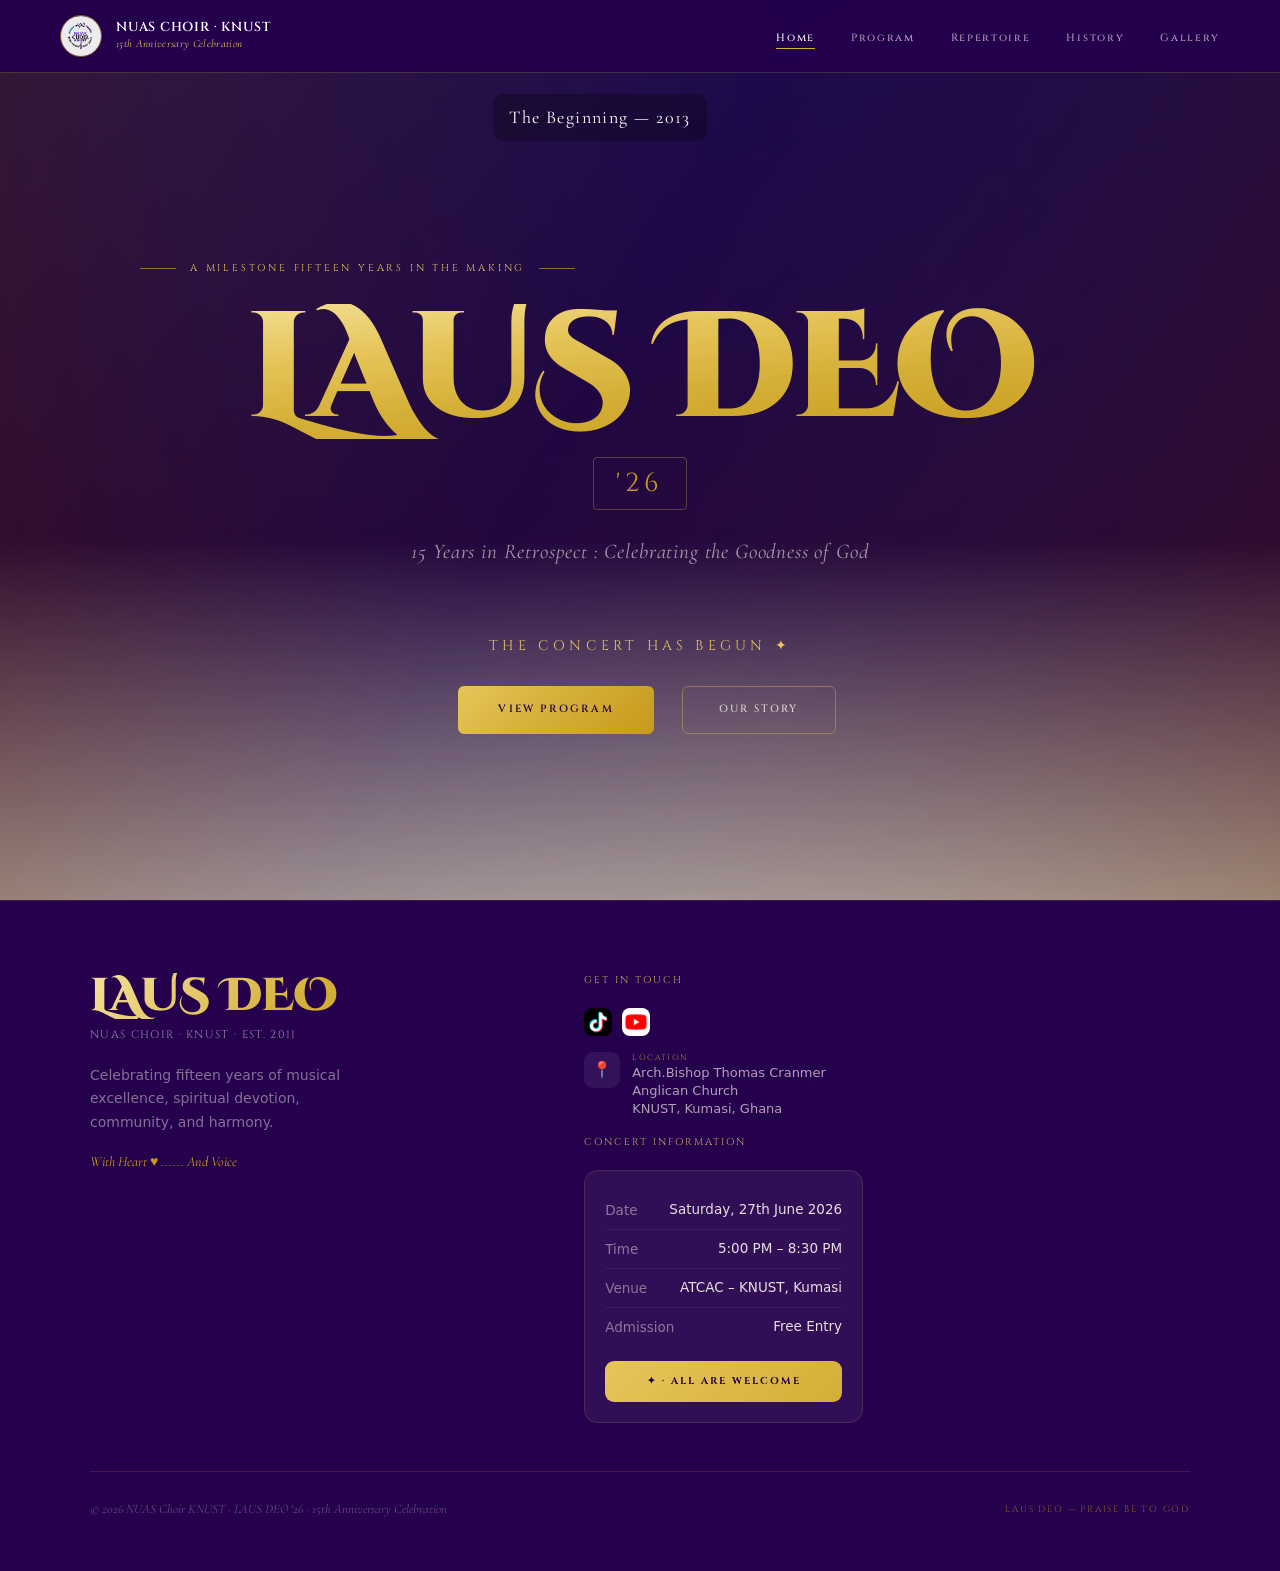
==== commit b84ff805: "Add files via upload" ====
--- a/index.html
+++ b/index.html
@@ -4,7 +4,7 @@
 <meta charset="UTF-8">
 <meta name="viewport" content="width=device-width, initial-scale=1.0, maximum-scale=5.0">
 <title>LAUS DEO '26 — NUAS Choir KNUST · 15th Anniversary</title>
-<link rel="icon" href="NuasChoirLogo.png">
+<link rel="icon" href="Unionlogo.png">
 <link rel="stylesheet" href="lausdeo.css">
 <link rel="preconnect" href="https://fonts.googleapis.com">
 <link rel="preconnect" href="https://fonts.gstatic.com" crossorigin>
@@ -169,7 +169,8 @@
     </p>
     <div id="countdown"></div>
     <div class="hero-cta-row">
-      <a href="program.html" class="btn-primary">VIEW PROGRAM</a>
+      <br>
+      <a href="program.html" class="btn-primary">VIEW PROGRAM</a><br>
       <a href="history.html" class="btn-outline">OUR STORY</a>
     </div>
 
@@ -181,17 +182,32 @@
   <div class="footer-grid">
     <div>
       <div class="footer-ld">LAUS DEO</div>
-      <div class="footer-choir-name">NUAS CHOIR · KNUST · EST. 2013</div>
+      <div class="footer-choir-name">NUAS CHOIR · KNUST · EST. 2011</div>
       <p class="footer-blurb">Celebrating fifteen years of musical excellence, spiritual devotion, community, and harmony.</p>
       <p class="footer-love">With Heart ♥ ...... And Voice</p>
     </div>
     <div>
       <div class="footer-col-title">GET IN TOUCH</div>
-      <div class="footer-ci"><div class="fci-icon">♪</div><div><div class="fci-lbl">TIKTOK</div><div class="fci-val"><a href="https://www.tiktok.com/@melodiousnuaschoi" target="_blank" rel="noopener noreferrer" class="footer-link">@melodiousnuaschoi</a></div></div></div>
-      <div class="footer-ci"><div class="fci-icon">▶</div><div><div class="fci-lbl">YOUTUBE</div><div class="fci-val"><a href="https://www.youtube.com/@melodiousnuaschoirknust4980" target="_blank" rel="noopener noreferrer" class="footer-link">@melodiousnuaschoirknust4980</a></div></div></div>
-      <div class="footer-ci"><div class="fci-icon">📍</div><div><div class="fci-lbl">LOCATION</div><div class="fci-val">Arch.Bishop Thomas Cranmer Anglican Church<br>KNUST, Kumasi, Ghana</div></div></div>
-    </div>
-    <div>
+
+<div class="footer-ci">
+  <div style="display:flex; gap:10px; align-items:center;">
+    <a href="https://www.tiktok.com/@melodiousnuaschoi" target="_blank" rel="noopener noreferrer">
+      <img src="tiktok.png" style="width:28px; height:28px; object-fit:contain; border-radius:8px; transition:opacity 0.2s;" onmouseover="this.style.opacity='0.75'" onmouseout="this.style.opacity='1'">
+    </a>
+    <a href="https://www.youtube.com/@melodiousnuaschoirknust4980" target="_blank" rel="noopener noreferrer">
+      <img src="youtube.png" style="width:28px; height:28px; object-fit:contain; border-radius:8px; transition:opacity 0.2s;" onmouseover="this.style.opacity='0.75'" onmouseout="this.style.opacity='1'">
+    </a>
+  </div>
+</div>
+
+<div class="footer-ci" style="margin-top:12px;">
+  <div class="fci-icon">📍</div>
+  <div>
+    <div class="fci-lbl">LOCATION</div>
+    <div class="fci-val">Arch.Bishop Thomas Cranmer Anglican Church<br>KNUST, Kumasi, Ghana</div>
+  </div>
+</div>
+
       <div class="footer-col-title">CONCERT INFORMATION</div>
       <div class="info-box">
         <div class="ir"><span class="k">Date</span><span class="v">Saturday, 27th June 2026</span></div>
--- a/lausdeo.css
+++ b/lausdeo.css
@@ -111,6 +111,7 @@
 
 /* ─── BUTTONS ─────────────────────────────────────── */
 .btn-primary{
+  margin-top: 10px;
   font-family:'Cinzel',serif;font-size:10.5px;letter-spacing:.2em;font-weight:600;
   padding:16px 40px;border-radius:6px;
   background:linear-gradient(135deg,var(--gold3) 0%,var(--gold) 50%,var(--gold2) 100%);
@@ -119,6 +120,7 @@
 }
 .btn-primary:hover{transform:translateY(-2px);filter:brightness(1.08);box-shadow:0 8px 32px rgba(201,168,76,.35)}
 .btn-outline{
+  margin-top: 10px;
   font-family:'Cinzel',serif;font-size:10.5px;letter-spacing:.2em;font-weight:500;
   padding:15px 36px;border-radius:6px;
   border:1px solid rgba(201,168,76,.5);
@@ -188,9 +190,9 @@
 .song-card{background:var(--offwhite);border:1px solid rgba(201,168,76,.15);border-radius:18px;padding:28px;transition:transform .25s,box-shadow .25s;position:relative;overflow:hidden}
 .song-card::after{content:'';position:absolute;bottom:0;left:0;right:0;height:3px;opacity:0;transition:opacity .25s}
 .song-card.classical::after{background:linear-gradient(90deg,var(--crimson),var(--crimson2))}
-.song-card.contemporary::after{background:linear-gradient(90deg,var(--gold),var(--gold2))}
-.song-card.sacred::after{background:linear-gradient(90deg,var(--crimson),var(--gold))}
-.song-card.musical-theater::after{background:linear-gradient(90deg,var(--gold),var(--crimson))}
+.song-card.anthems::after{background:linear-gradient(90deg,var(--gold),var(--gold2))}
+.song-card.hymns::after{background:linear-gradient(90deg,var(--crimson),var(--gold))}
+.song-card.psalm::after{background:linear-gradient(90deg,var(--gold),var(--crimson))}
 .song-card:hover{transform:translateY(-4px);box-shadow:0 12px 40px rgba(42,4,16,.1)}
 .song-card:hover::after{opacity:1}
 .song-icon{width:50px;height:50px;border-radius:13px;display:flex;align-items:center;justify-content:center;font-size:22px;margin-bottom:16px}
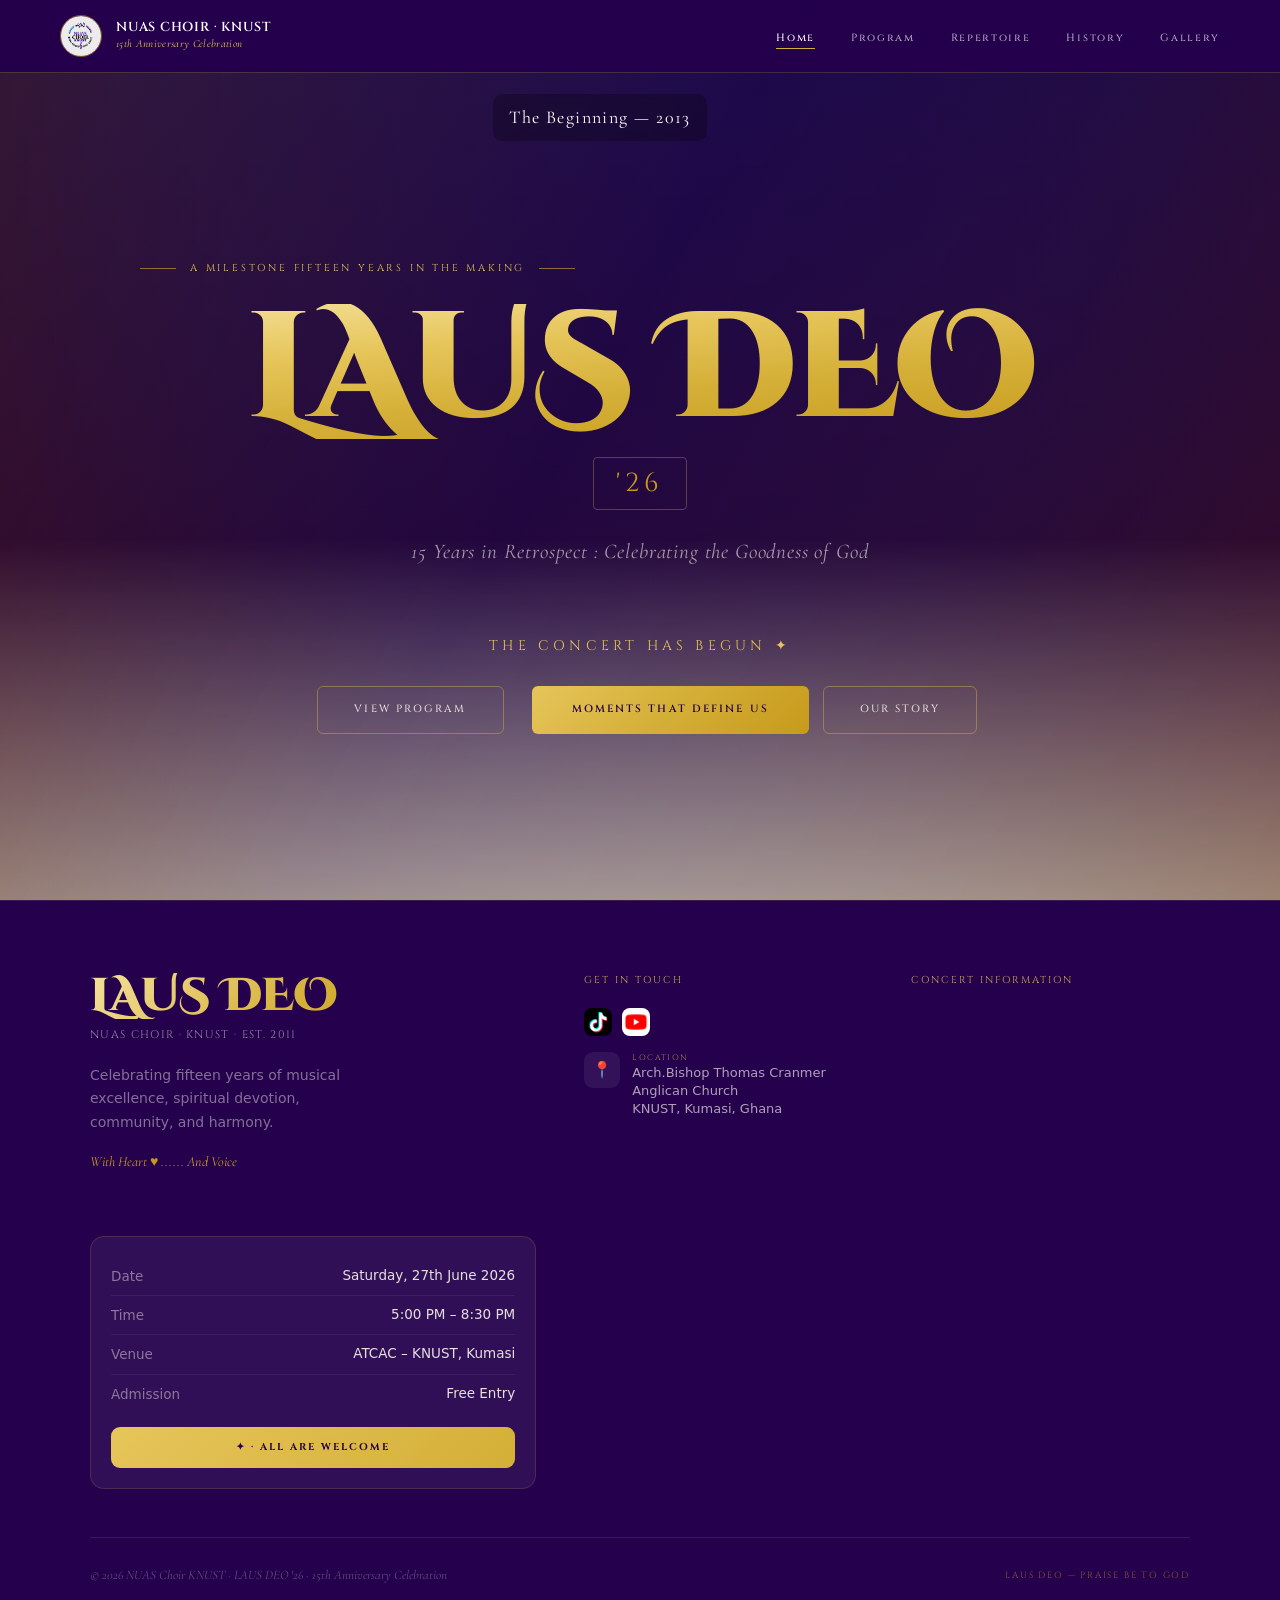
==== commit 80b21dc2: "Add files via upload" ====
--- a/index.html
+++ b/index.html
@@ -170,8 +170,10 @@
     <div id="countdown"></div>
     <div class="hero-cta-row">
       <br>
-      <a href="program.html" class="btn-primary">VIEW PROGRAM</a><br>
-      <a href="history.html" class="btn-outline">OUR STORY</a>
+      <a href="program.html" class="btn-outline">VIEW PROGRAM</a><br>
+    <a href="gallery.html" class="btn-primary">MOMENTS THAT DEFINE US</a>  
+    <a href="history.html" class="btn-outline">OUR STORY</a>
+      
     </div>
 
   </div>
@@ -206,6 +208,7 @@
     <div class="fci-lbl">LOCATION</div>
     <div class="fci-val">Arch.Bishop Thomas Cranmer Anglican Church<br>KNUST, Kumasi, Ghana</div>
   </div>
+</div>
 </div>
 
       <div class="footer-col-title">CONCERT INFORMATION</div>
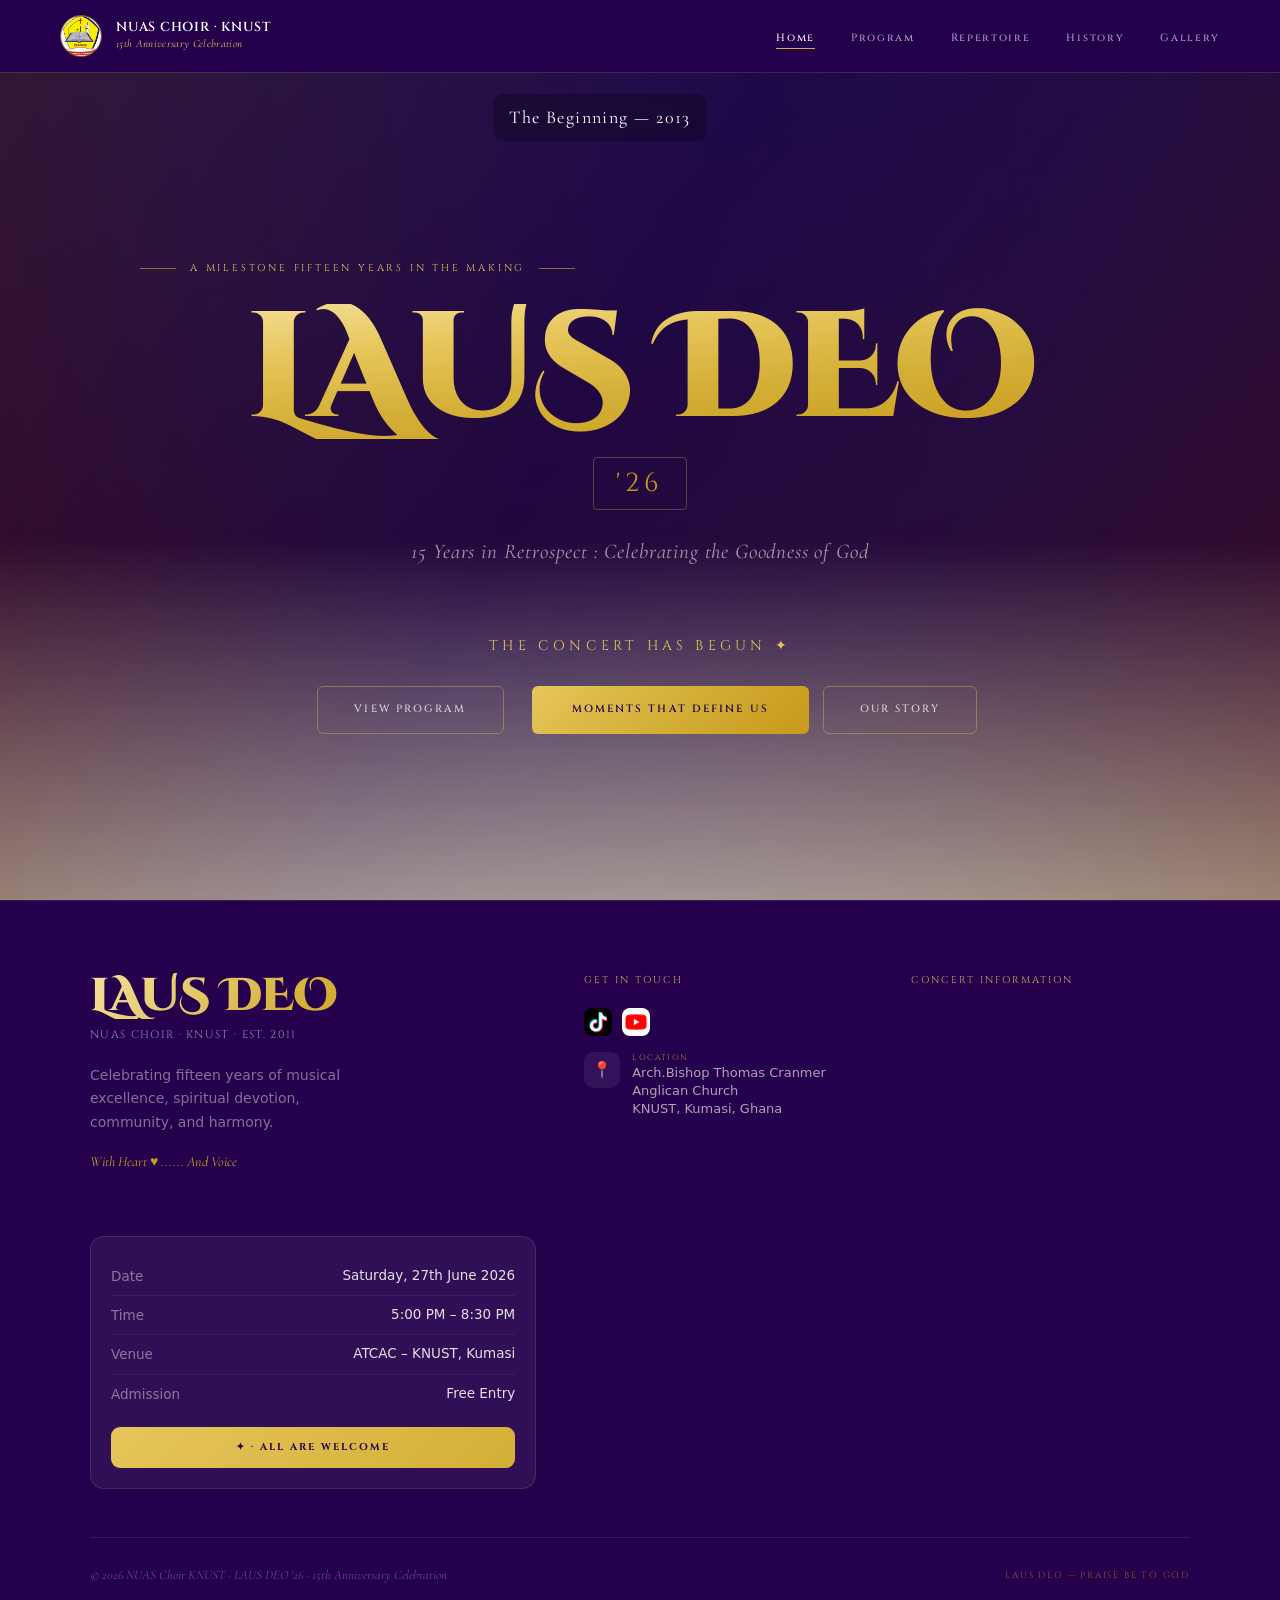
==== commit 76699c3d: "Add files via upload" ====
--- a/index.html
+++ b/index.html
@@ -109,7 +109,7 @@
 <!-- NAV -->
 <nav id="nav">
   <a href="index.html" class="nav-brand">
-    <img src="NuasChoirLogo.png" class="nav-logo rounded-circle" style="border:1.8px solid rgba(239,175,0,0.5)">
+    <img src="Unionlogo.png" class="nav-logo rounded-circle" style="border:1.8px solid rgba(239,175,0,0.5)">
     <div class="nav-brand-text">
       <div class="nav-brand-name">NUAS CHOIR · KNUST</div>
       <div class="nav-brand-sub">15th Anniversary Celebration</div>
